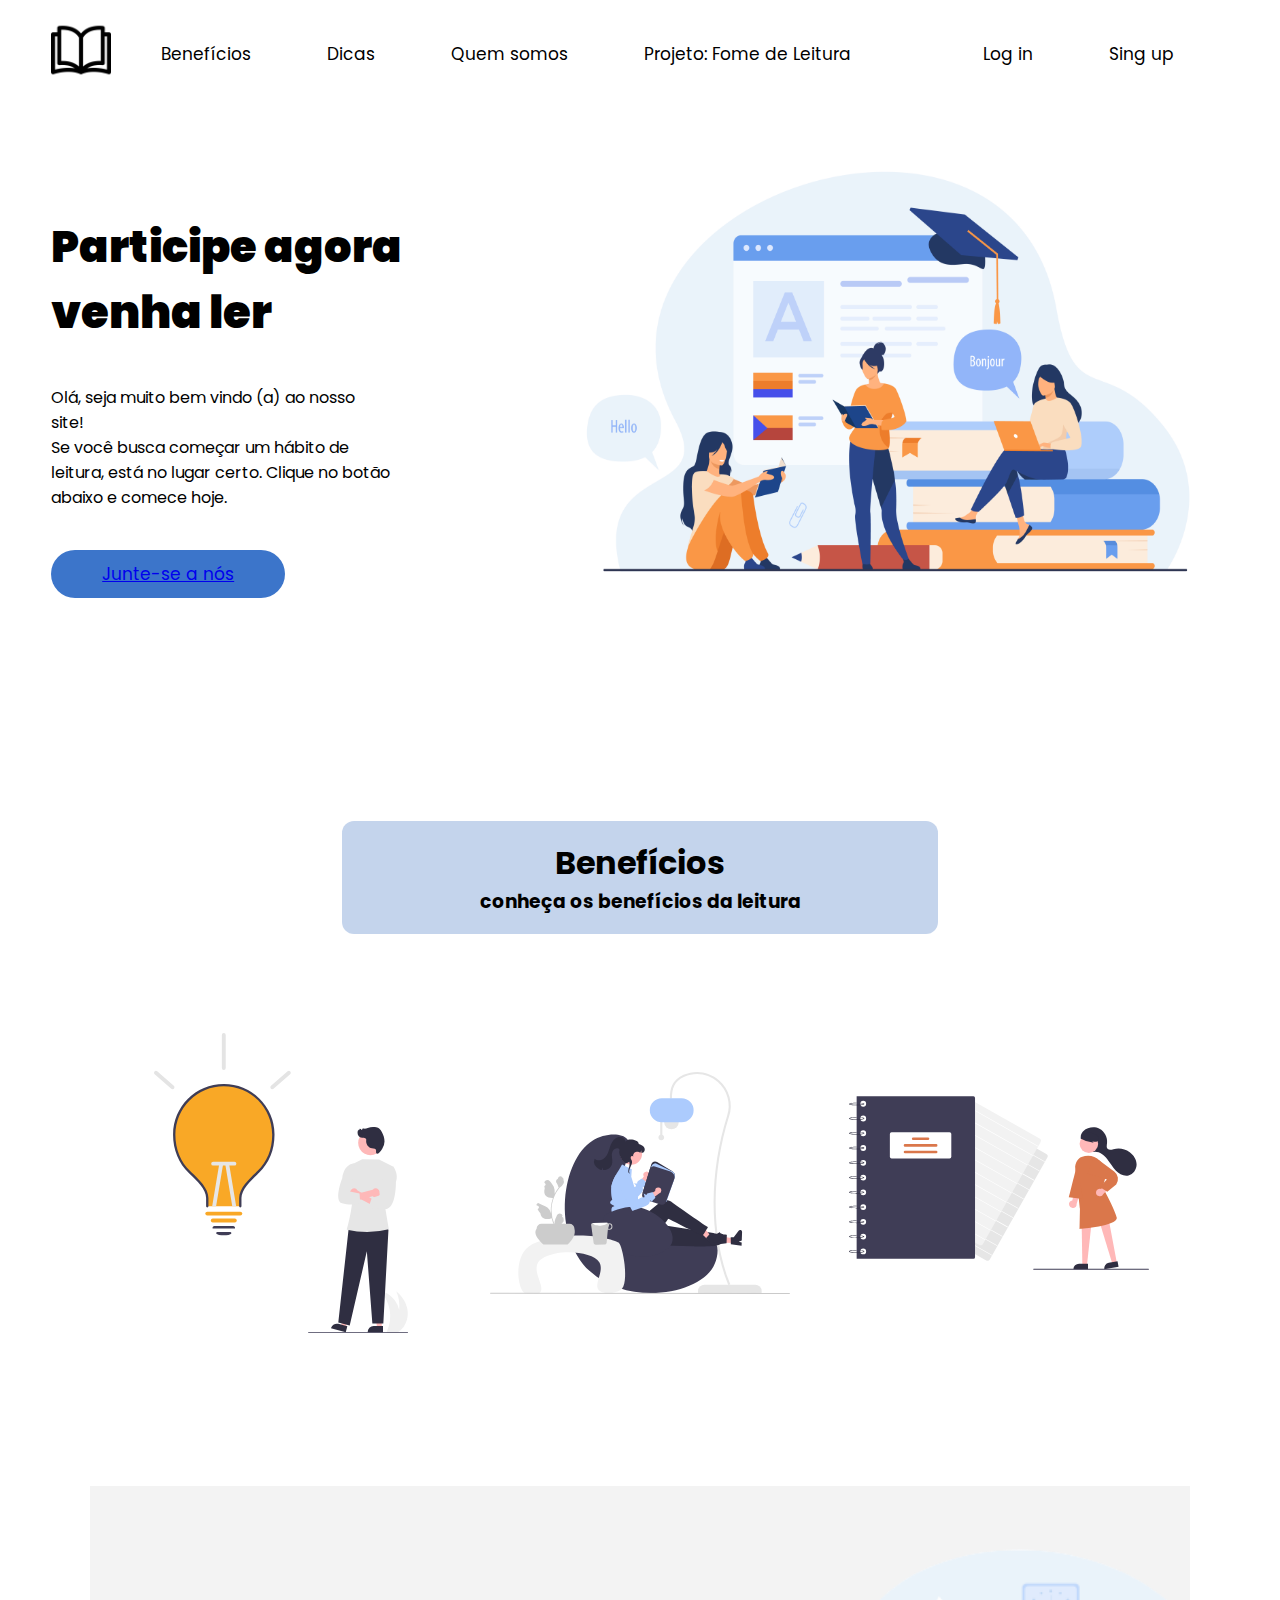
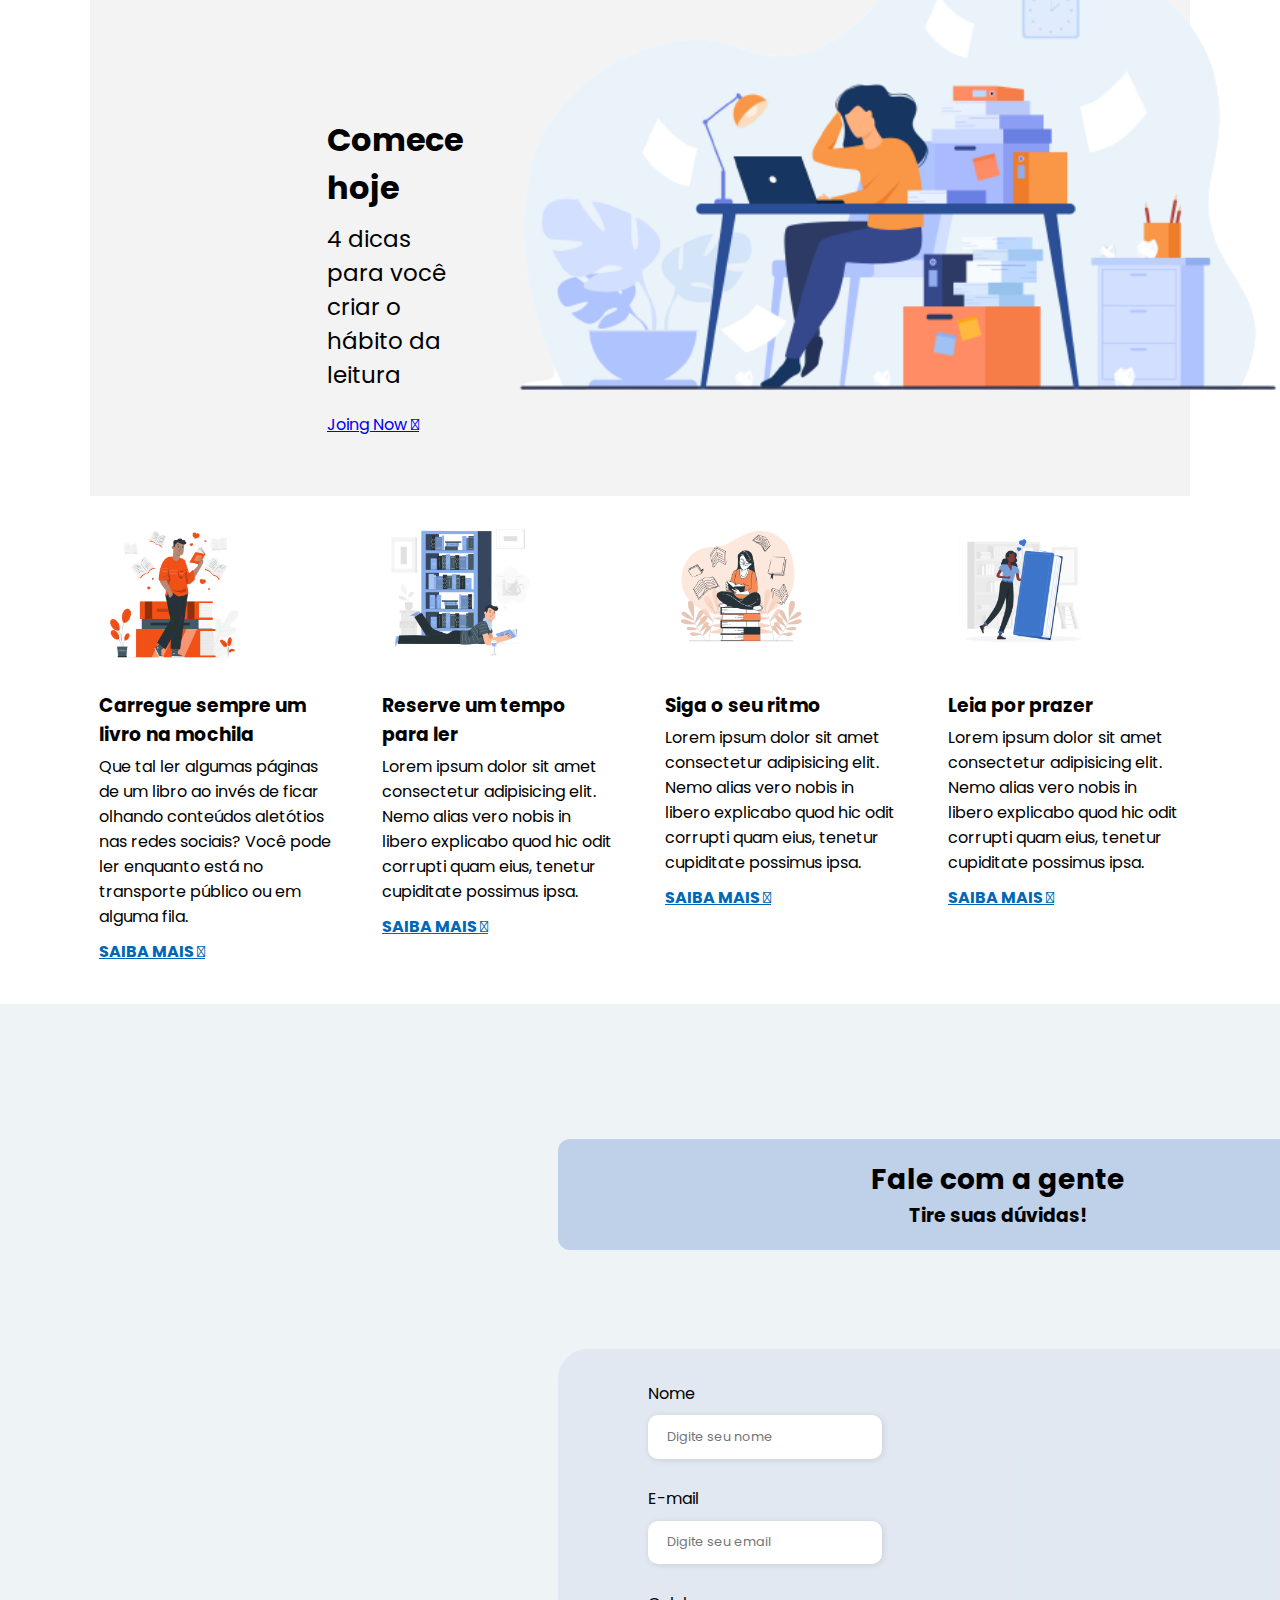
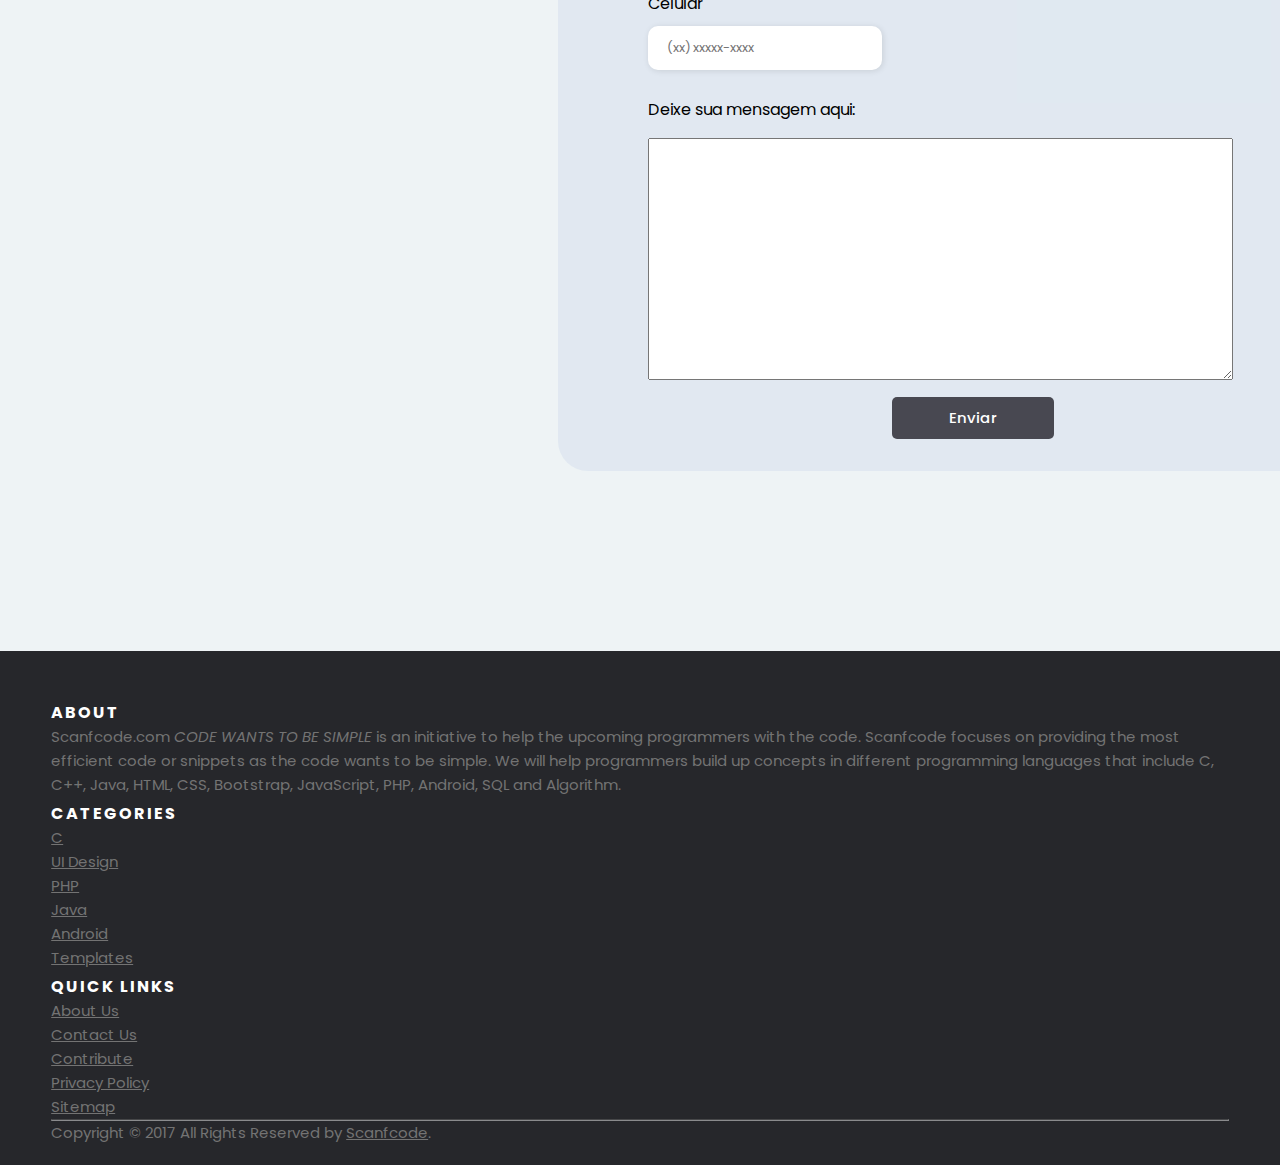
==== index.html @ 9d91c447 "versao 5" ====
<!DOCTYPE html>
<html lang="en">
<head>
    <meta charset="UTF-8">
    <meta http-equiv="X-UA-Compatible" content="IE=edge">
    <meta name="viewport" content="width=device-width, initial-scale=1.0">
    <title>Landing Page</title>
    <link rel="stylesheet" href="https://cdnjs.cloudflare.com/ajax/libs/font-awesome/4.7.0/css/font-awesome.min.css">
    <link rel="stylesheet" href="style.css">
</head>
<body>
    <!-- Início -->
    <div class="parte-1">
        <div class="container">
            <div class="nav">
                <nav>
                    <div class="logo">
                        <a href=""><img src="img/logo.png" width="100%"></a>
                    </div>
                    <ul class="lado-esquerdo">
                        <li><a href="#">Benefícios</a></li>
                        <li><a href="#">Dicas</a></li>
                        <li><a href="#">Quem somos</a></li>
                        <li><a href="#">Projeto: Fome de Leitura</a></li>
                    </ul>       
                    <ul class="lado-direito">
                        <li><a href="#" id="login">Log in</a></li>
                        <li><a href="cadastro.html" id="cadastro">Sing up</a></li>
                    </ul>
                </nav>
            </div>
            
            <main>
                <div class="main-txt">
                    <h1><b>Participe agora</b><strong>venha ler</strong></h1>
                    <p>
                        Olá, seja muito bem vindo (a) ao nosso site!
                        <br>
                        Se você busca começar um hábito de leitura, está no lugar certo. Clique no botão abaixo e comece hoje.
                    </p>
                    <button class="cadastro"><a href="cadastro.html">Junte-se a nós</a></button>
                </div>
                <div class="main-img">
                    <img src="img/inicio.jpg">
                </div>
            </main>
        </div>
    </div>

    <!--Benefícios-->
    <section class="beneficios">
        <div class="titulos">
            <h1>Benefícios</h1>
        <h3>conheça os benefícios da leitura</h3>
        </div>
        <ul class="box-card">
            <li class="flip-card">
                <div class="flip-card-inner">
                  <div class="flip-card-front">
                    <img src="img/criatividade.svg" alt="criativo" style="width:300px;height:300px;">
                  </div>
                  <div class="flip-card-back">
                    <h1>Estimula a <br> Criatividade</h1> 
                    <br>
                    <p>Architect & Engineer</p> 
                    <p>We love that guy</p>
                  </div>
                </div>
              </div>
            </li>
            
            <li class="flip-card">
                <div class="flip-card-inner">
                    <div class="flip-card-front">
                        <img src="img/concentracao.svg" alt="concentraçao" style="width: 300px; height: 300px;">
                    </div>
                    <div class="flip-card-back">
                        <h1>Melhora a Concentração</h1> 
                        <br>
                        <p>Architect & Engineer</p> 
                        <p>We love that guy</p>
                    </div>
                </div>
            </li>
            <li class="flip-card">
                <div class="flip-card-inner">
                    <div class="flip-card-front">
                        <img src="img/vocabulario.svg" alt="vocabulário" style="width: 300px; height: 300px;">
                    </div>
                    <div class="flip-card-back">
                        <h1>Amplia o Vocabulário</h1> 
                        <br>
                        <p>Architect & Engineer</p> 
                        <p>We love that guy</p>
                    </div>
                </div>
            </li>
        </ul>
    </section>

    <!--DICAS-->
    <section class="dicas">
        <div class="content">
            <h2>Comece hoje</h2>
            <p>4 dicas para você criar o hábito da leitura</p>
            <a href="#" class="btn"> Joing Now <i class="fas fa-chevron-right"></i></a>
        </div>
        <div class="content-img">
            <img src="img/dicas-img.png" width="850px">
        </div>
    </section>
    <!--DICAS - CARDS-->
    <section class="grupo-cards">
        <div class="card-1">
            <img src="img/dica-1.png" alt="imagem-1">
            <h3>Carregue sempre um livro na mochila</h3>
            <p>
                Que tal ler algumas páginas de um libro ao invés de ficar olhando conteúdos aletótios nas redes sociais? Você pode ler enquanto está no transporte público ou em alguma fila.
            </p>
            <a href="#">Saiba mais <i class="fas fa-chevron-right"></i></a>
        </div>
        <div class="card-2">
            <img src="img/dica-2.png" alt="imagem-2">
            <h3>Reserve um tempo para ler</h3>
            <p>
                Lorem ipsum dolor sit amet consectetur adipisicing elit. Nemo alias vero nobis in libero explicabo quod hic odit corrupti quam eius, tenetur cupiditate possimus ipsa.
            </p>
            <a href="#">Saiba mais <i class="fas fa-chevron-right"></i></a>
        </div>
        <div class="card-3">
            <img src="img/dica-3.png" alt="imagem-3">
            <h3>Siga o seu ritmo</h3>
            <p>
                Lorem ipsum dolor sit amet consectetur adipisicing elit. Nemo alias vero nobis in libero explicabo quod hic odit corrupti quam eius, tenetur cupiditate possimus ipsa.
            </p>
            <a href="#">Saiba mais <i class="fas fa-chevron-right"></i></a>
        </div>
        <div class="card-4">
            <img src="img/dica-4.png" alt="imagem-4">
            <h3>Leia por prazer</h3>
            <p>
                Lorem ipsum dolor sit amet consectetur adipisicing elit. Nemo alias vero nobis in libero explicabo quod hic odit corrupti quam eius, tenetur cupiditate possimus ipsa.
            </p>
            <a href="#">Saiba mais <i class="fas fa-chevron-right"></i></a>
        </div>
    </section>
    <!--FORMULARIO-->
    <div class="formulario">
        <div class="caixa">
            <div class="titulo-form">
                <h1>Fale com a gente</h1>
                <h3>Tire suas dúvidas! </h3>
            </div>
            <div class="input-grupo">
                <div class="grupo-1">
                    <div class="input-box">
                        <label for="firstname">Nome</label>
                        <input type="text" id="nome" placeholder="Digite seu nome">
                    </div>
                    
                    <div class="input-box">
                        <label for="email">E-mail</label>
                        <input type="email" id="email" placeholder="Digite seu email">
                    </div>
                    <div class="input-box">
                        <label for="tel">Celular</label>
                        <input type="tel" id="numero" placeholder="(xx) xxxxx-xxxx">
                    </div>
                </div>
                <div class="gupo-2">
                    <div class="input-box">
                        <label for="mensagem" class="label-txt-area">Deixe sua mensagem aqui:</label>
                        <textarea name="mensagem" id="mensagem" cols="50" rows="12"></textarea>
                    </div>
                </div>  
                <div class="input-botao">
                    <button><a href="#">Enviar</a></button>
                </div>
            </div>
            
        </div>
    </div>

    <!--RODAPÉ-->
    <footer class="site-footer">
        <div class="container">
          <div class="row">
            <div class="col-sm-12 col-md-6">
              <h6>About</h6>
              <p class="text-justify">Scanfcode.com <i>CODE WANTS TO BE SIMPLE </i> is an initiative  to help the upcoming programmers with the code. Scanfcode focuses on providing the most efficient code or snippets as the code wants to be simple. We will help programmers build up concepts in different programming languages that include C, C++, Java, HTML, CSS, Bootstrap, JavaScript, PHP, Android, SQL and Algorithm.</p>
            </div>
  
            <div class="col-xs-6 col-md-3">
              <h6>Categories</h6>
              <ul class="footer-links">
                <li><a href="http://scanfcode.com/category/c-language/">C</a></li>
                <li><a href="http://scanfcode.com/category/front-end-development/">UI Design</a></li>
                <li><a href="http://scanfcode.com/category/back-end-development/">PHP</a></li>
                <li><a href="http://scanfcode.com/category/java-programming-language/">Java</a></li>
                <li><a href="http://scanfcode.com/category/android/">Android</a></li>
                <li><a href="http://scanfcode.com/category/templates/">Templates</a></li>
              </ul>
            </div>
  
            <div class="col-xs-6 col-md-3">
              <h6>Quick Links</h6>
              <ul class="footer-links">
                <li><a href="http://scanfcode.com/about/">About Us</a></li>
                <li><a href="http://scanfcode.com/contact/">Contact Us</a></li>
                <li><a href="http://scanfcode.com/contribute-at-scanfcode/">Contribute</a></li>
                <li><a href="http://scanfcode.com/privacy-policy/">Privacy Policy</a></li>
                <li><a href="http://scanfcode.com/sitemap/">Sitemap</a></li>
              </ul>
            </div>
          </div>
          <hr>
        </div>
        <div class="container">
          <div class="row">
            <div class="col-md-8 col-sm-6 col-xs-12">
              <p class="copyright-text">Copyright &copy; 2017 All Rights Reserved by 
           <a href="#">Scanfcode</a>.
              </p>
            </div>

          </div>
        </div>
  </footer>
        
</body>
</html>
---- style.css ----
@import url('https://fonts.googleapis.com/css2?family=Poppins:wght@200;300;400;500;600&display=swap');
*{
    margin: 0;
    padding: 0;
    box-sizing: border-box;
    font-family: 'Poppins', sans-serif;;
}


.container{
    max-width: 1300px;
    margin: 0 auto;
    padding: 0 4%;
}

nav{
    padding-top: 20px;
    display: flex;
    align-items: center;
    justify-content: space-between;

}

nav .logo{
    width: 60px;
}

/*alinhando na horizontal*/
nav ul{
    list-style: none;
    display: flex;
    align-items: center;
}

nav ul li{
    padding: 20px;
    margin-right: 4vh;
}

.lado-esquerdo{
    margin-right: 3vh;
}

/*Fonte, tamanho e cor das letras da barra*/
nav ul li a{
    color: #000;
    text-decoration: none;
    font-size: 17px;
}

.cadastro a:visited{
    color: #fff;
}

/*Colocando o texto para um lado e a imagem para o outro*/
main{
    display: flex;
    margin-top: 20px;
}

/*ajustando o texto*/
main .main-txt{
    width: 50%;
    align-items: center;
    padding-top: 12vh;
}

/*Editando apenas o "Participe agora"*/
main .main-txt h1{
    font-size: 2.7rem;
    color: #000;
}

/*Editando o "venha ler"*/
main .main-txt h1 strong{
    display: block;
    font-size: 5vh;
    color: #000;
    padding-bottom: 2vh;
}

main .main-txt p{
    color: #000;
    margin: 20px 0 40px;
    width: 90%;
}

/*Editando botão de cadastro*/
main .main-txt button{
    background-color: #3c75ca;
    color: #fff;
    border-radius: 30px;
    padding: 10px 50px;
    outline: none;
    border: none;
    cursor: pointer;
    font-size: 17px;
    border: 1px solid transparent;
    transition: all 0.5s;
}

/*Editando o efeito do botão ao passar o mouse*/
main .main-txt button:hover{
    transform: scale(0.9);
}

/*Mexendo na imagem*/
main .main-img img{
    height: 500px;
    width: 800px;
    padding-left: 15%;
    padding-top: 5%;
}

/*PARTE BENEFICIOS*/
.beneficios{
    margin-top: 18vh;
    padding-top: 5vh;
    padding-bottom: 5vh;
    margin-right: 8vh;
    margin-left: 8vh;
    text-align: center;
    /*border: #373e42 ridge 2px;*/
}

.titulos{
    background-color: #adc3e4b7;
    margin-left: 30vh;
    margin-right: 30vh;
    border-radius: 12px;
    padding: 2vh 2vh;
    margin-bottom: 11vh;
}

.box-card{
    display: flex;
    margin-top: 5vh;
    justify-content: space-evenly;
    list-style-type: none;
}
.flip-card {
    display: flex;
    width: 300px;
    height: 300px;
    perspective: 1000px;
  }
  
  .flip-card-inner {
    position: relative;
    width: 100%;
    height: 100%;
    text-align: center;
    transition: transform 0.6s;
    transform-style: preserve-3d;
    
  }
  
  .flip-card:hover .flip-card-inner {
    transform: rotateY(180deg);
  }
  
  .flip-card-front, .flip-card-back {
    position: absolute;
    width: 100%;
    height: 100%;
    -webkit-backface-visibility: hidden;
    backface-visibility: hidden;
  }
  
  .flip-card-front {
    background-color: #fff;
    color: black;
  }
  
  .flip-card-back {
    background-color: #373e42;
    color: white;
    transform: rotateY(180deg);
  }

  /*DICAS*/
  .dicas{
    padding-left: 23vh;
    display: flex;
    background: rgba(211, 211, 211, 0.274);

    margin: 12vh 10vh 2vh 10vh;
  }

  .content-img{
    padding-bottom: 3vh;
    margin-top: 1vh;
  }

  .content{
    width: 40%;
    padding: 50px 0 0 30px;
    margin-top: 20vh;
  }

  .dicas h2{
    font-size: 32px;
  }

  .dicas p{
    margin: 10px 0 20px;
    font-size: 23px;
  }

  /*CARDS*/
  .grupo-cards{
    display: grid;
    grid-template-columns: repeat(4,1fr);
    grid-gap: 50px;
    margin-bottom: 40px;
    margin-left: 11vh;
    margin-right: 11vh;
  }

  .grupo-cards img{
    width: 150px;
    margin-bottom: 20px;
  }

  .grupo-cards h3{
    margin-bottom: 5px;
  }

  .grupo-cards a{
    display: inline-block;
    padding-top: 10px;
    color: #0067b8;
    text-transform: uppercase;
    font-weight: bold;
  }

  .grupo-cards a:hover i{
    margin-left: 10px;
  }

/*FORMULARIO*/
.formulario{
  padding-top: 15vh;
  padding-bottom: 20vh;
  background-color: rgba(228, 236, 240, 0.644);
}

.titulo-form{
background-color: #adc3e4b7;
text-align: center;
border-radius: 12px;
margin-bottom: 11vh;
padding: 20px;
padding-left: 28vh;
padding-right: 28vh;
}

.titulo-form h1{
font-size: 28px;
}

div .caixa{
  width: 880px;
  align-items: center;
  margin-left: 62vh;
}

div .caixa p{
  padding-bottom: 3vh;
}

.input-grupo{
  display: flex;
  flex-wrap: wrap;
  padding: 2rem 0;
  background-color: #b4c7e43b;
  border-radius: 30px;
  margin-top: 5vh;
}

.input-box{
  display: flex;
  flex-direction: column;
  margin-bottom: 1.1rem;
  padding-right: 5vh;
  padding-left: 10vh;
}

.input-box input {
  margin: 0.6rem 0;
  padding: 0.8rem 1.2rem;
  border: none;
  border-radius: 10px;
  box-shadow: 1px 1px 6px #0000001c;
  font-size: 0.8rem;
  width: 26vh;
}

.label-txt-area{
margin-bottom: 1rem;
font-size: 12px bold;
}

.input-box input:hover {
  background-color: #eeeeee75;
}

.input-botao{
  padding-left: 38%;
}

.input-botao button{
  background-color: #3e3e47f1;
  width: 18vh;
  border: none;
  
  padding: 0.62rem;
  border-radius: 5px;
  cursor: pointer;
}

.input-botao button:hover {
  
  background-color: #5c5c648e;
}

.input-botao button a {
  text-decoration: none;
  font-size: 0.93rem;
  font-weight: 500;
  color: #fff;
}


.site-footer
{
background-color:#26272b;
padding:45px 0 20px;
font-size:15px;
line-height:24px;
color:#737373;
}
.site-footer hr
{
border-top-color:#bbb;
opacity:0.5
}
.site-footer hr.small
{
margin:20px 0
}
.site-footer h6
{
color:#fff;
font-size:16px;
text-transform:uppercase;
margin-top:5px;
letter-spacing:2px
}
.site-footer a
{
color:#737373;
}
.site-footer a:hover
{
color:#3366cc;
text-decoration:none;
}
.footer-links
{
padding-left:0;
list-style:none
}
.footer-links li
{
display:block
}
.footer-links a
{
color:#737373
}
.footer-links a:active,.footer-links a:focus,.footer-links a:hover
{
color:#3366cc;
text-decoration:none;
}
.footer-links.inline li
{
display:inline-block
}

.copyright-text
{
margin:0
}
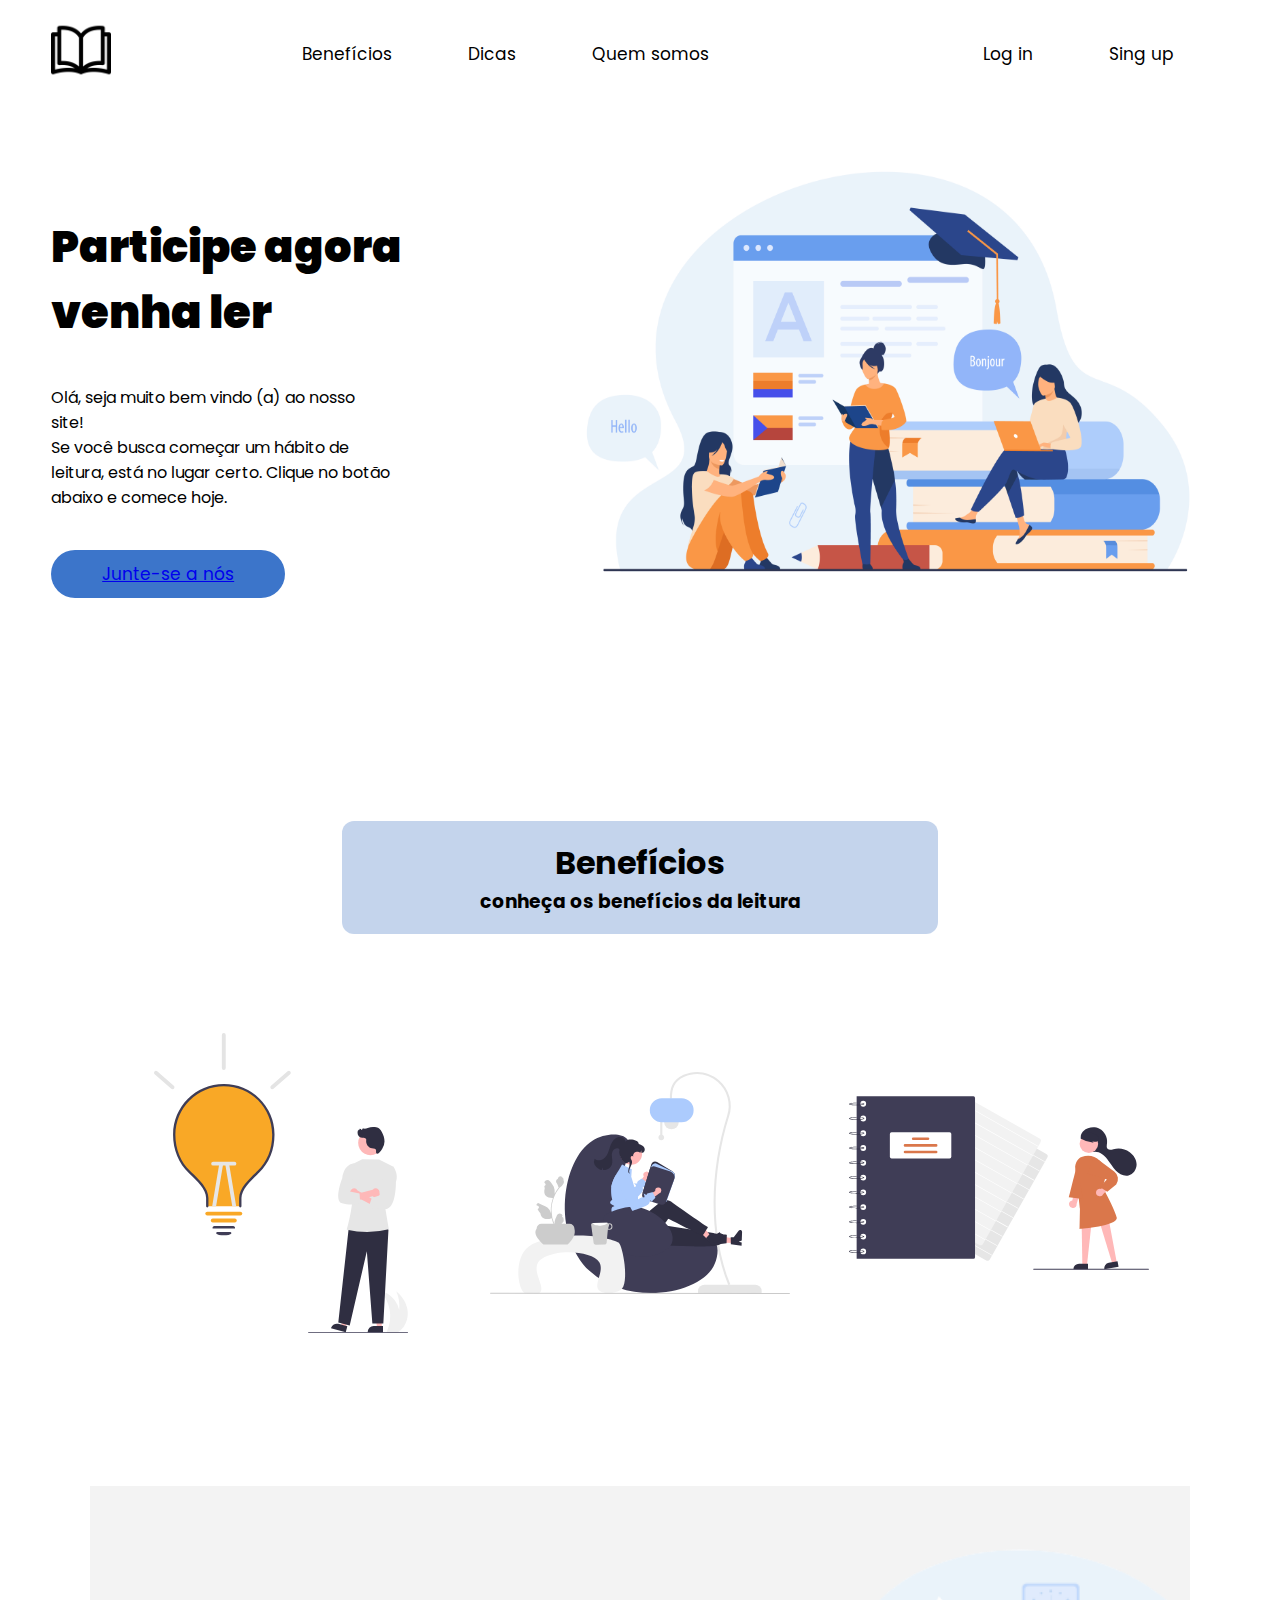
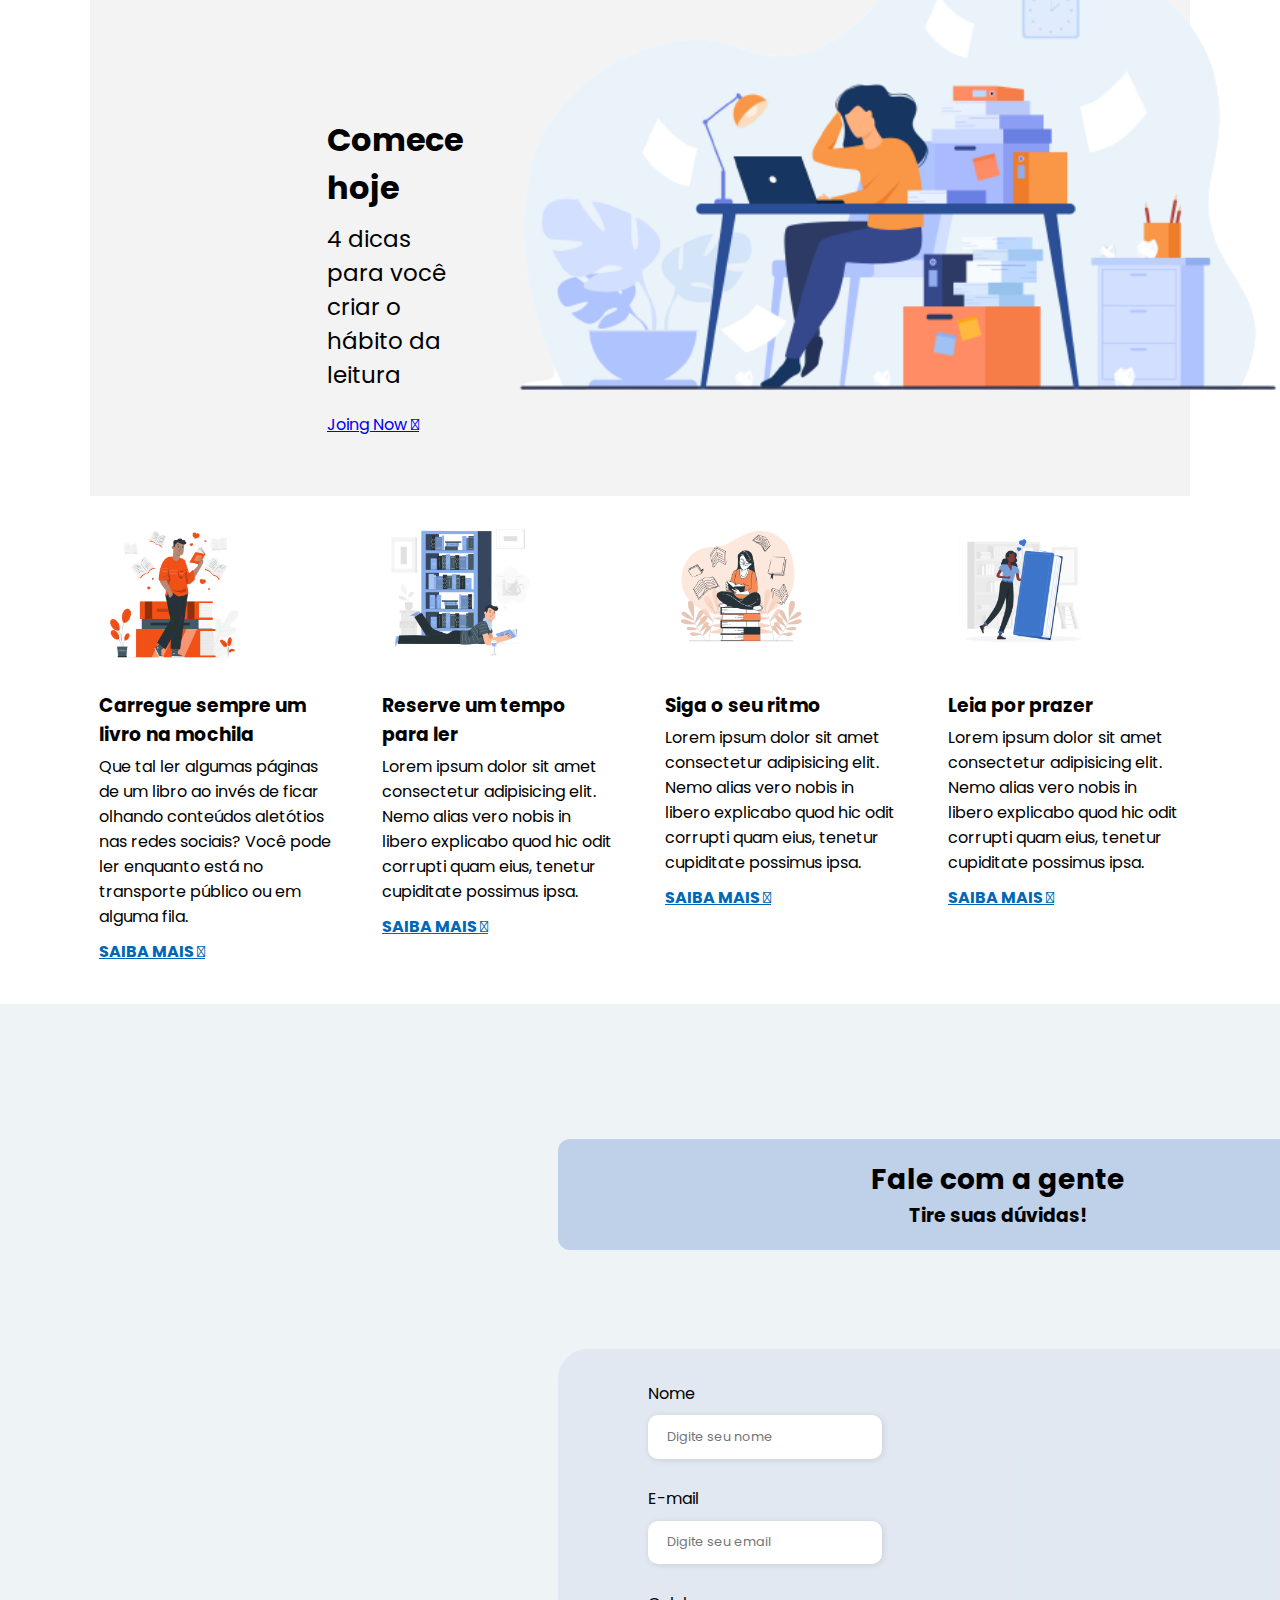
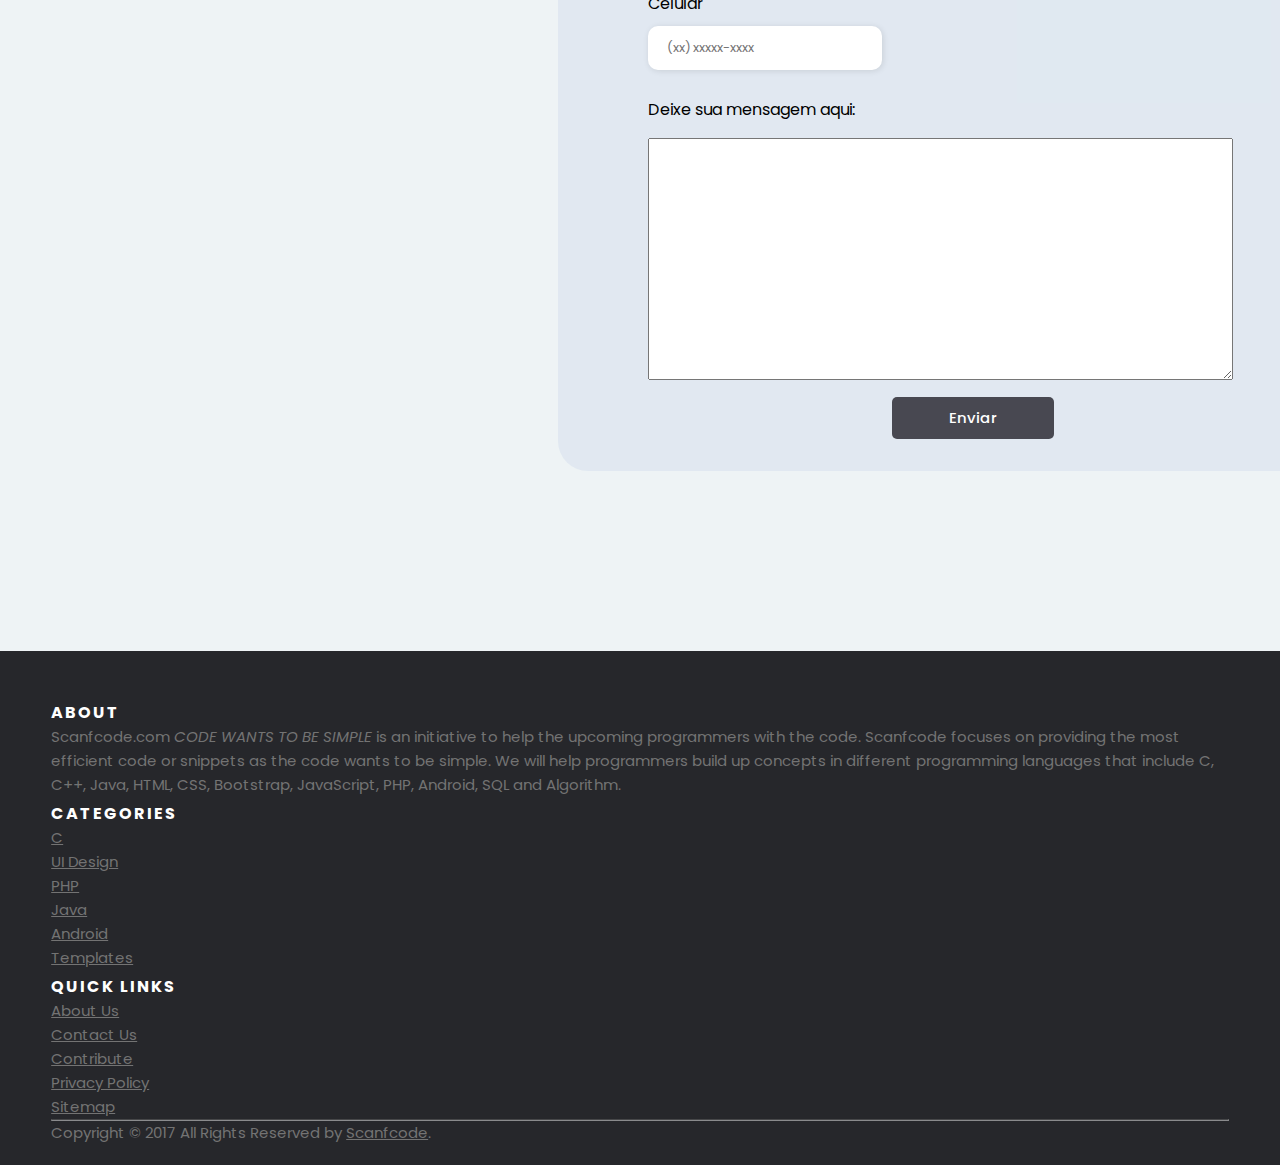
==== commit ca3071d4: "versao 8" ====
--- a/index.html
+++ b/index.html
@@ -21,7 +21,6 @@
                         <li><a href="#">Benefícios</a></li>
                         <li><a href="#">Dicas</a></li>
                         <li><a href="#">Quem somos</a></li>
-                        <li><a href="#">Projeto: Fome de Leitura</a></li>
                     </ul>       
                     <ul class="lado-direito">
                         <li><a href="#" id="login">Log in</a></li>
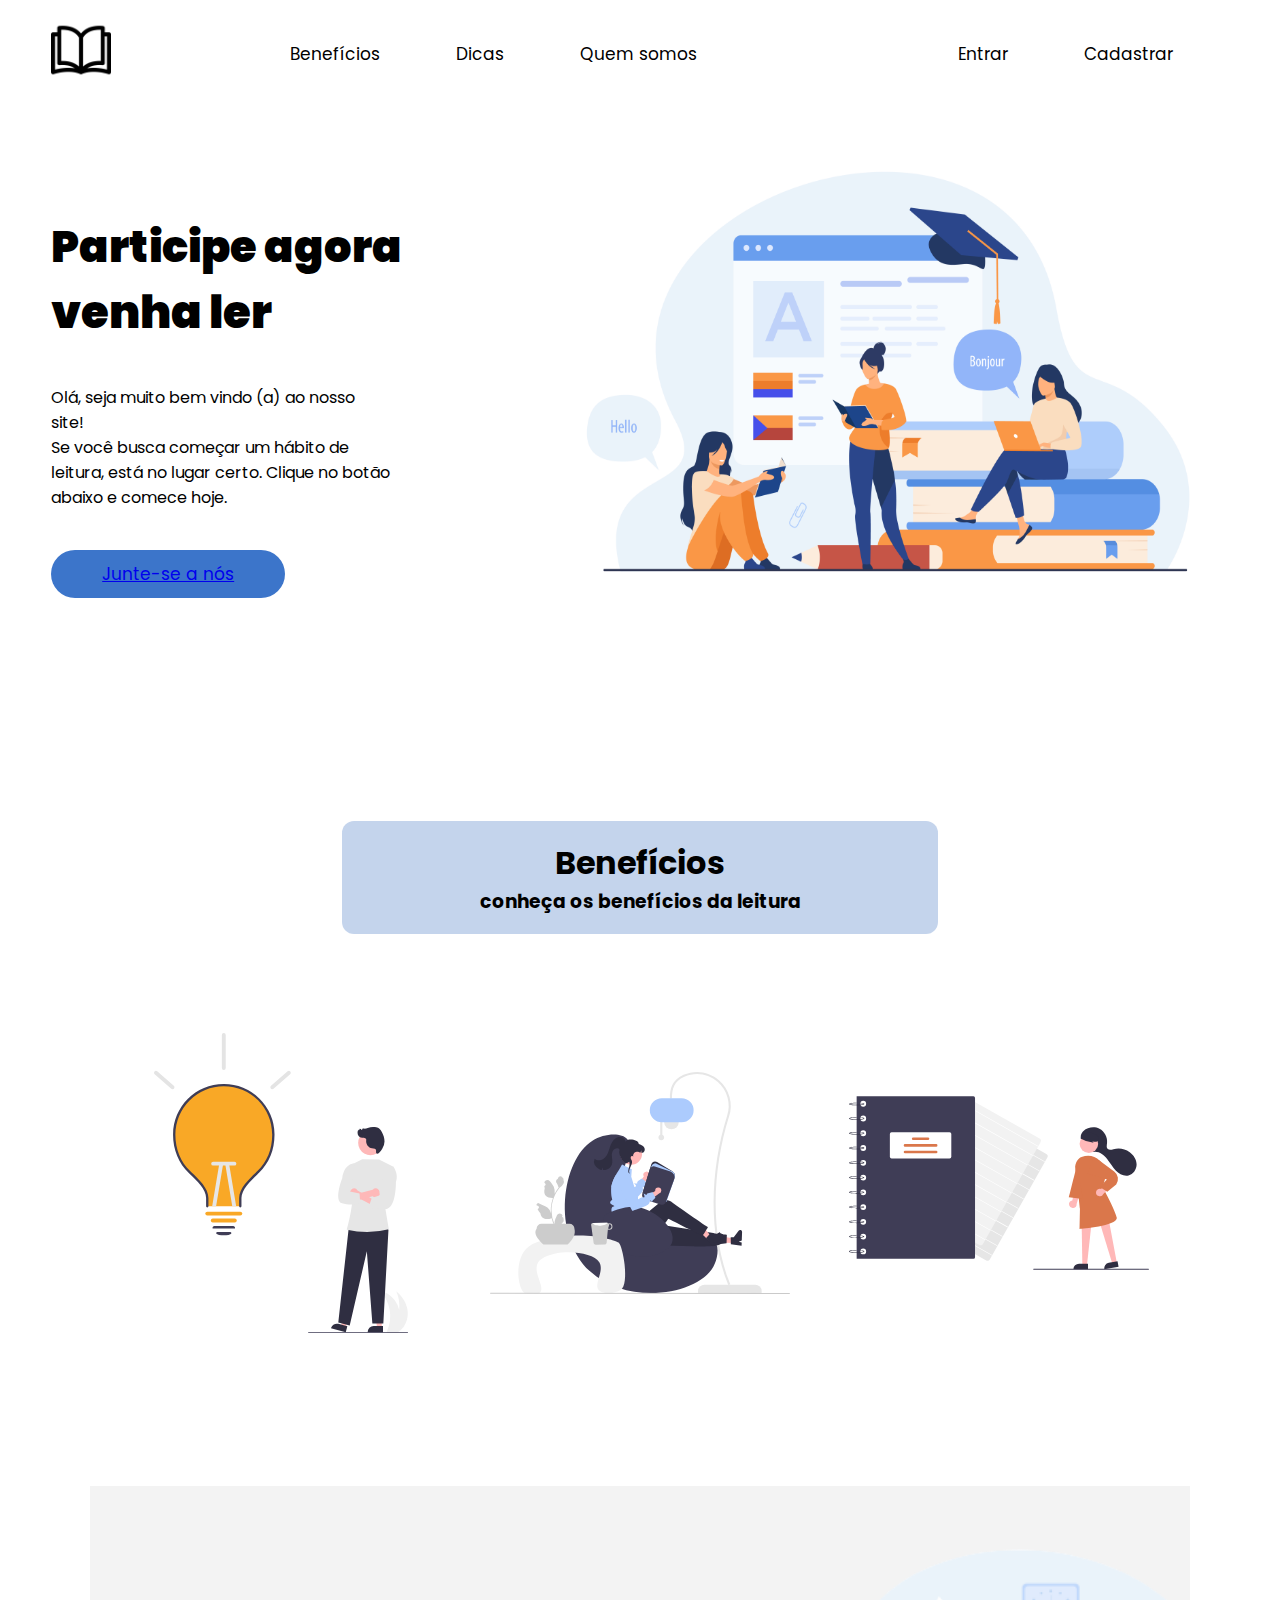
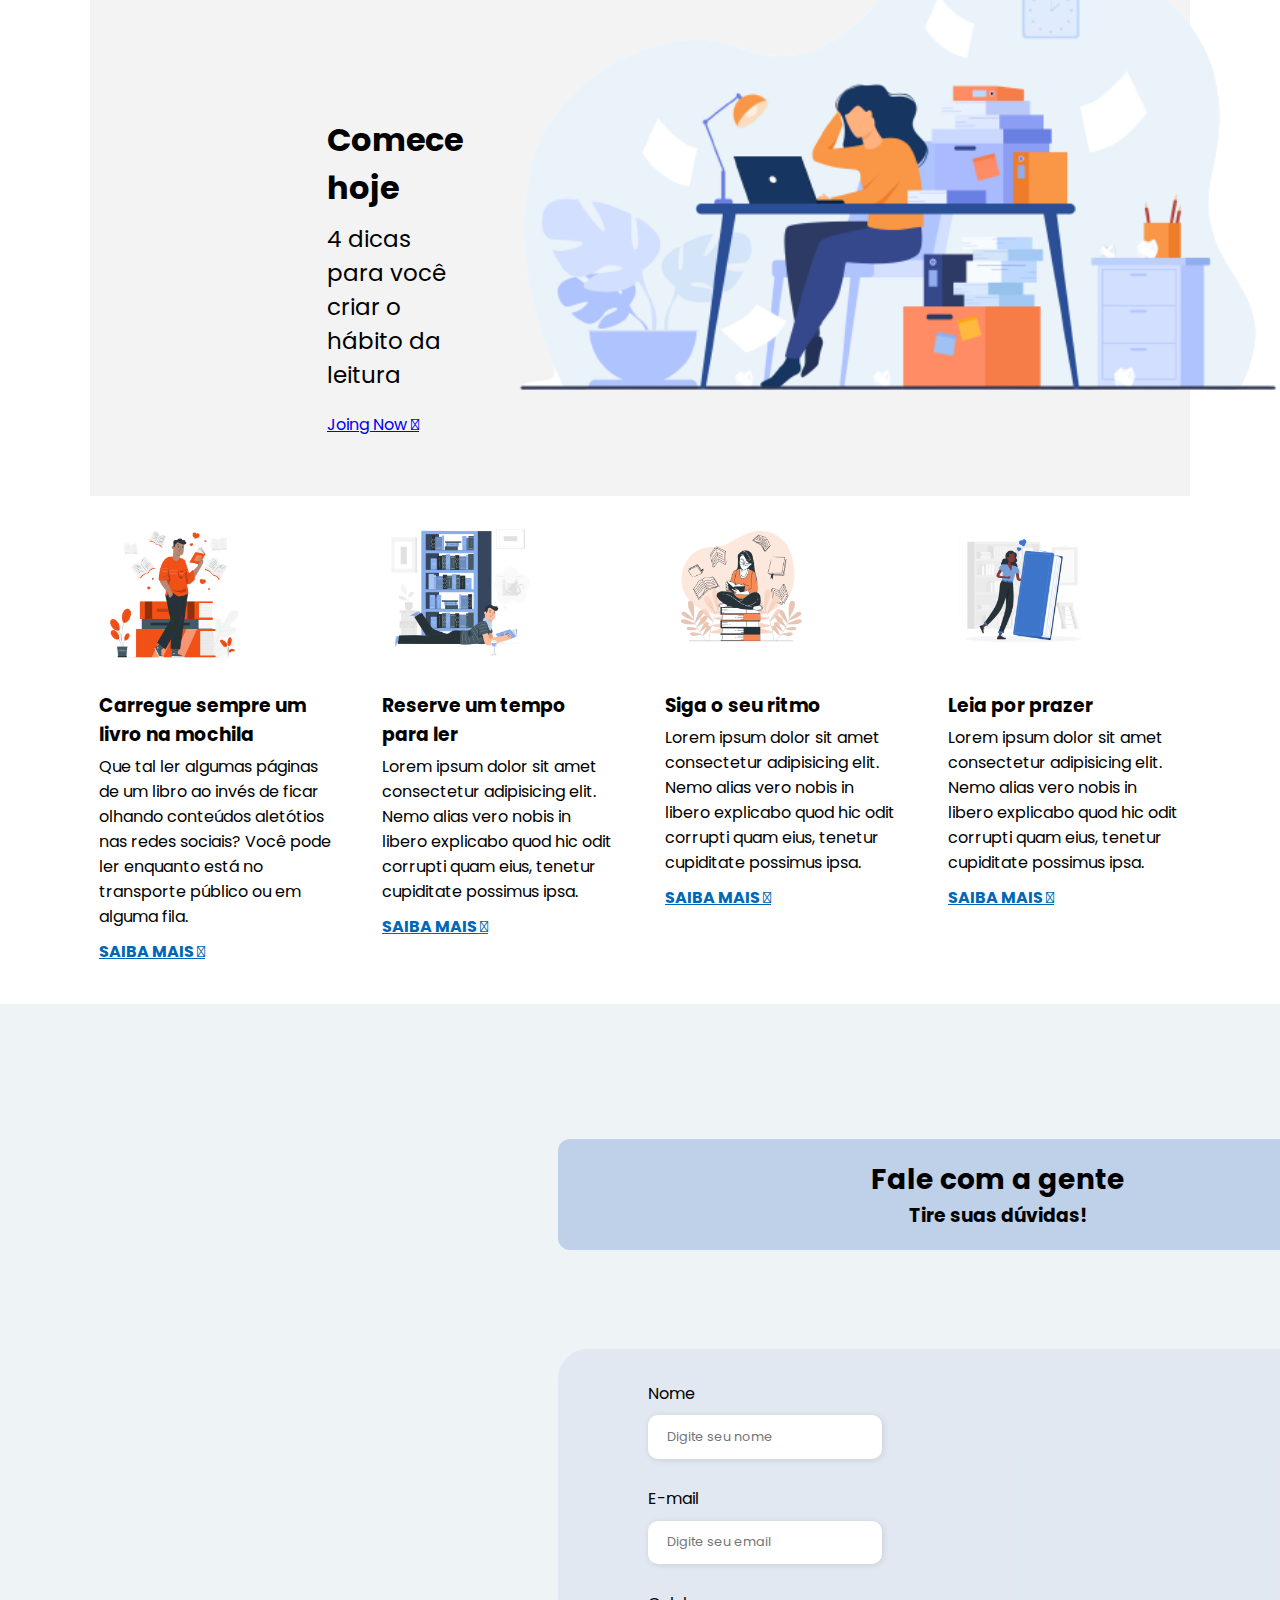
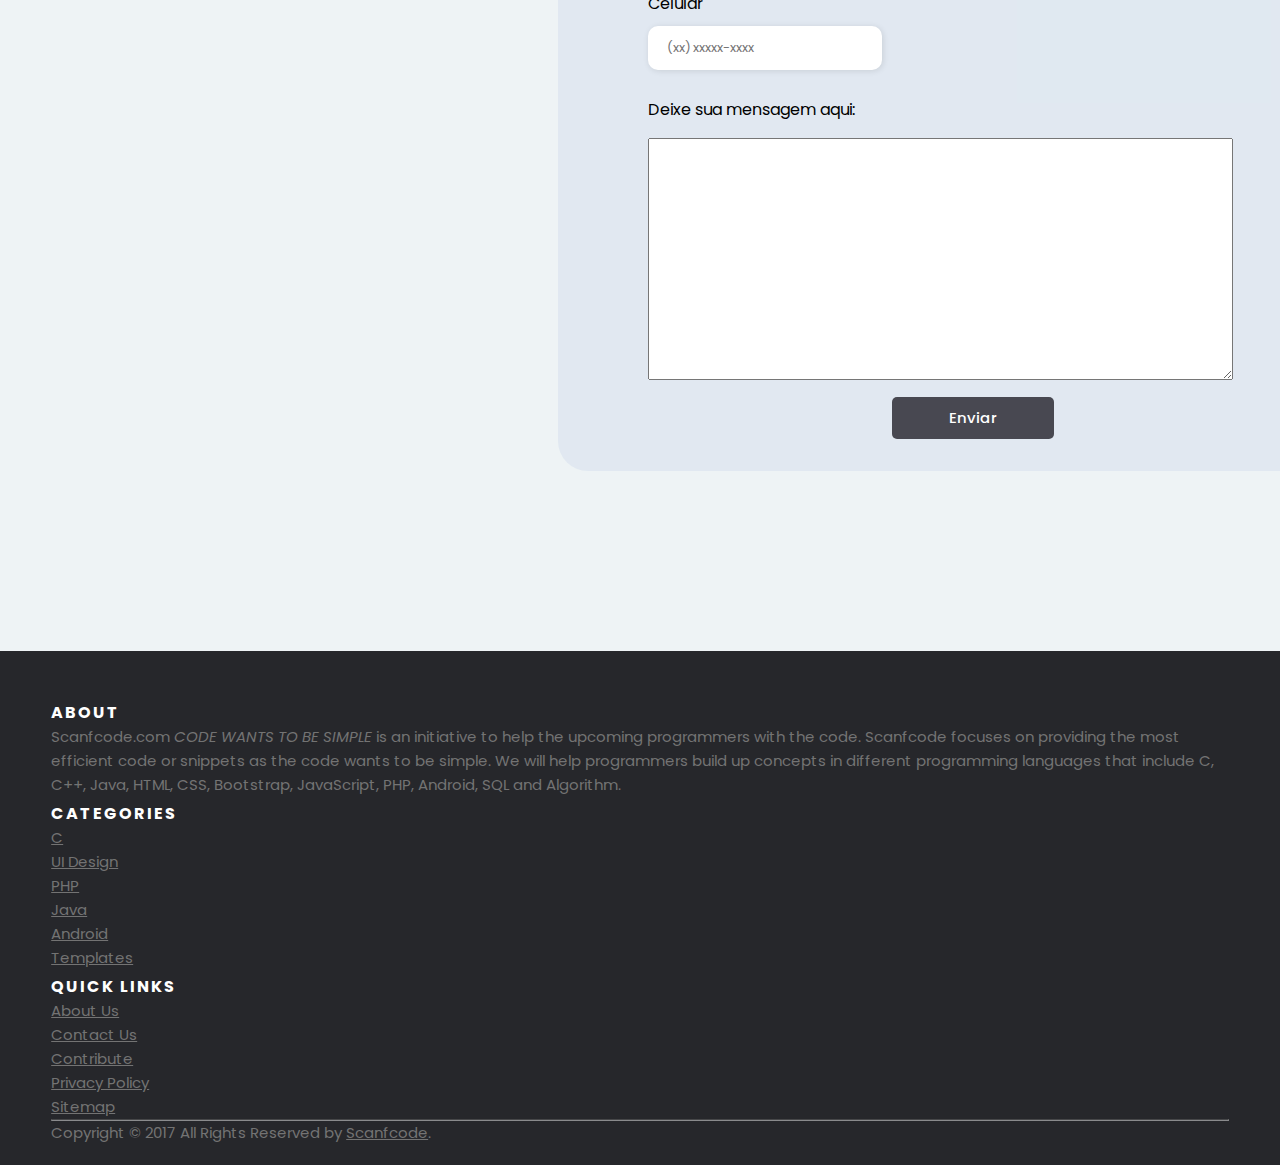
==== commit 60d1b166: "versao 11" ====
--- a/index.html
+++ b/index.html
@@ -18,13 +18,13 @@
                         <a href=""><img src="img/logo.png" width="100%"></a>
                     </div>
                     <ul class="lado-esquerdo">
-                        <li><a href="#">Benefícios</a></li>
-                        <li><a href="#">Dicas</a></li>
+                        <li><a href="#beneficios">Benefícios</a></li>
+                        <li><a href="#dicas">Dicas</a></li>
                         <li><a href="#">Quem somos</a></li>
                     </ul>       
                     <ul class="lado-direito">
-                        <li><a href="#" id="login">Log in</a></li>
-                        <li><a href="cadastro.html" id="cadastro">Sing up</a></li>
+                        <li><a href="login.html" id="login">Entrar</a></li>
+                        <li><a href="cadastro.html" id="cadastro">Cadastrar</a></li>
                     </ul>
                 </nav>
             </div>
@@ -47,7 +47,7 @@
     </div>
 
     <!--Benefícios-->
-    <section class="beneficios">
+    <section class="beneficios" id="beneficio">
         <div class="titulos">
             <h1>Benefícios</h1>
         <h3>conheça os benefícios da leitura</h3>
@@ -98,7 +98,7 @@
     </section>
 
     <!--DICAS-->
-    <section class="dicas">
+    <section class="dicas" id="dicas">
         <div class="content">
             <h2>Comece hoje</h2>
             <p>4 dicas para você criar o hábito da leitura</p>
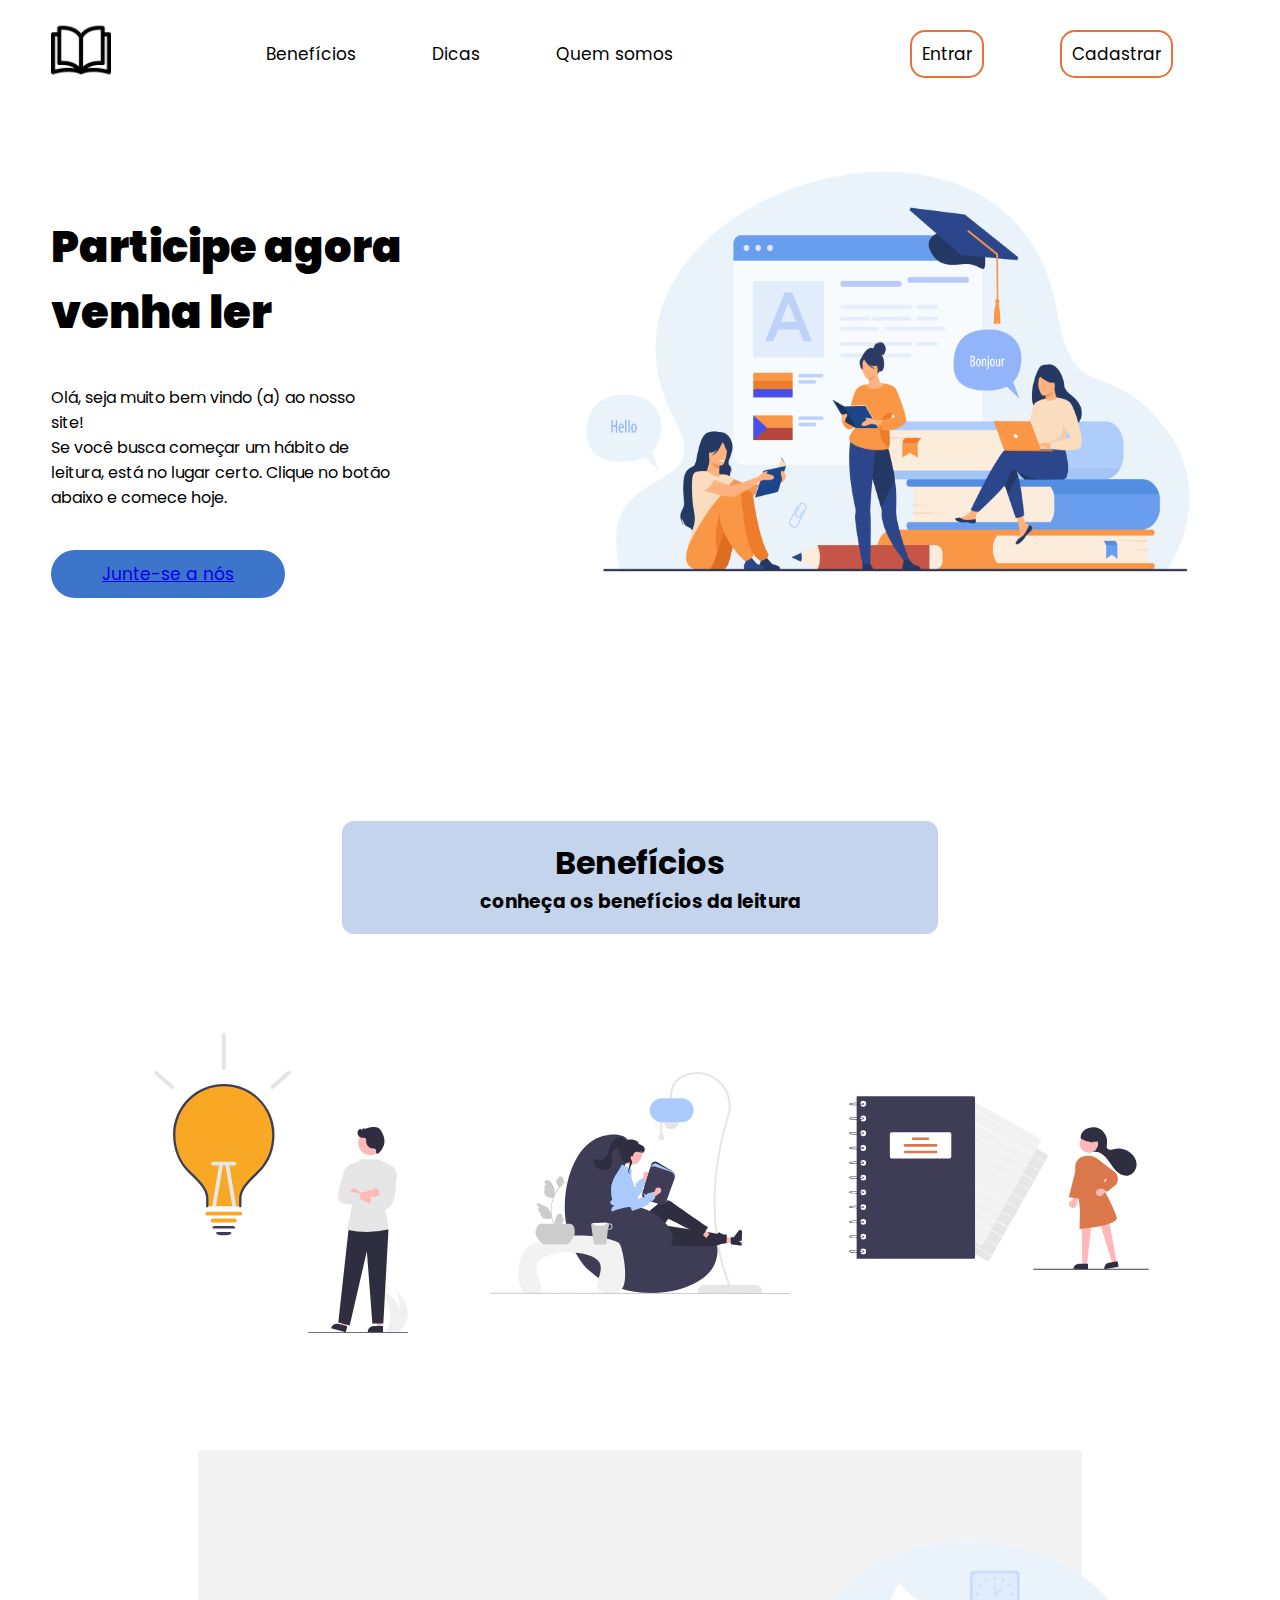
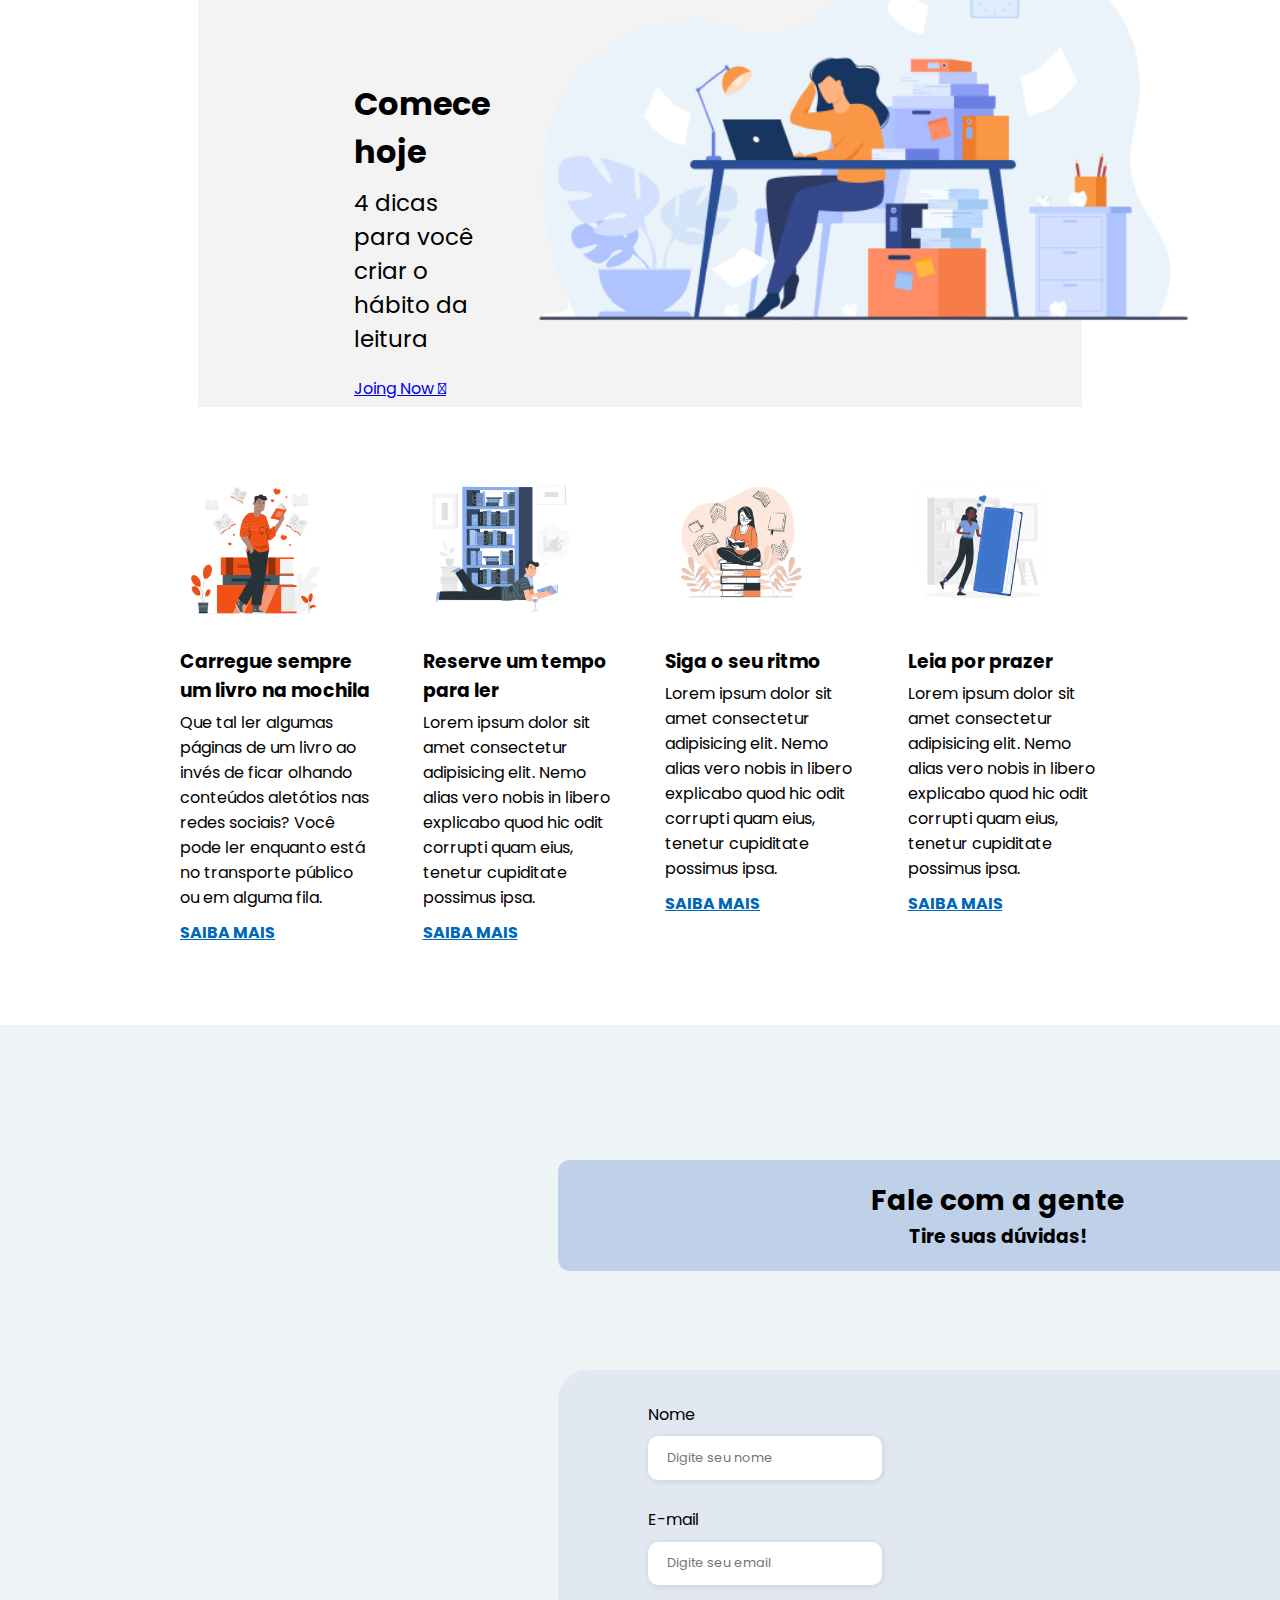
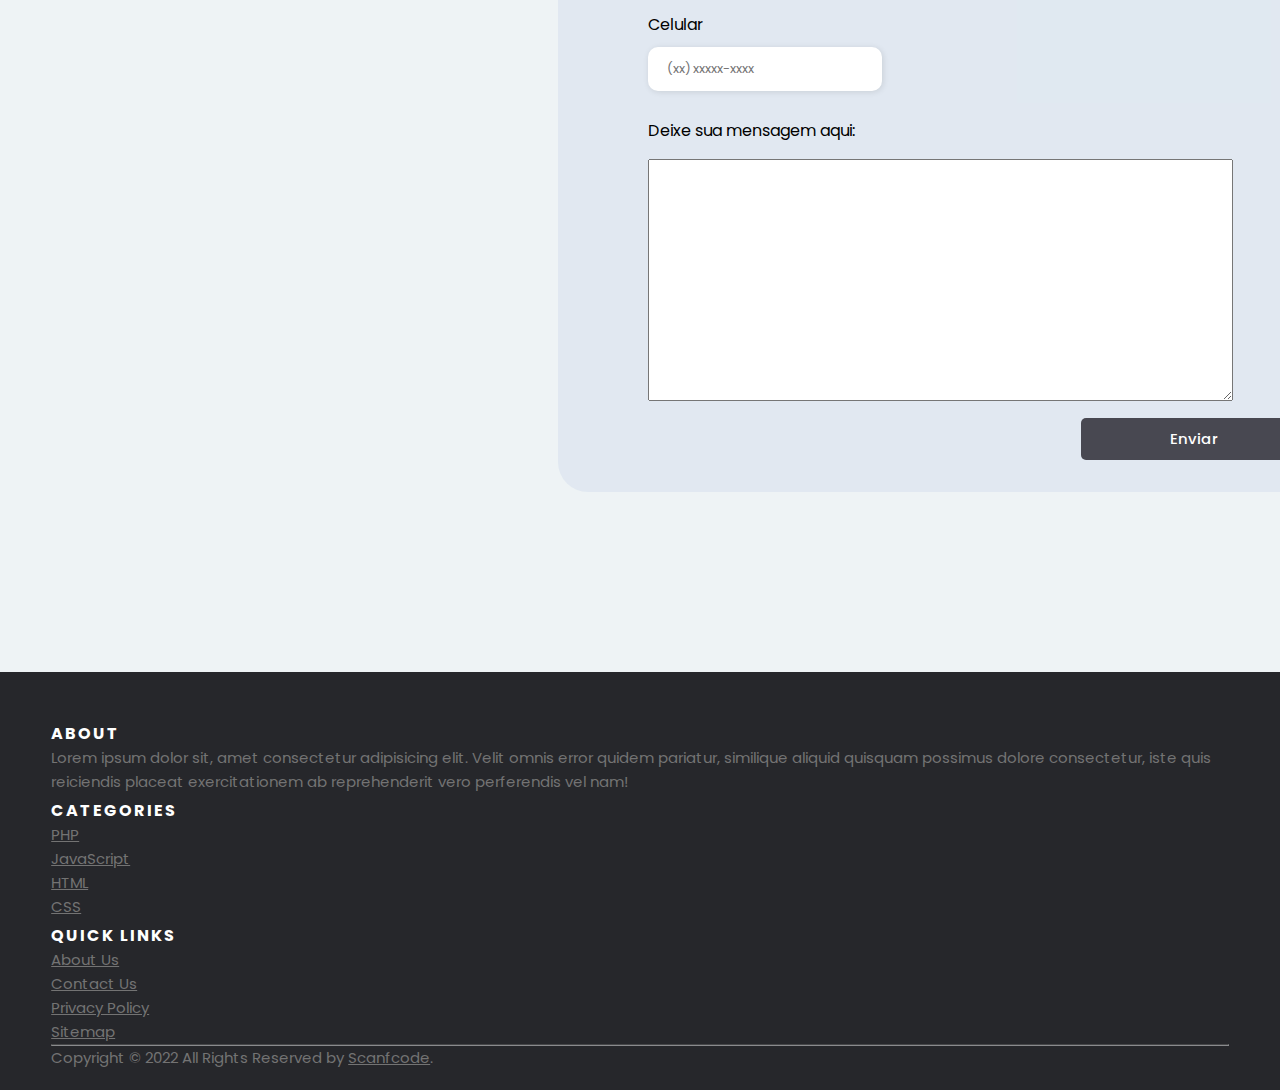
==== commit 97fe0d84: "versao 18" ====
--- a/index.html
+++ b/index.html
@@ -105,7 +105,7 @@
             <a href="#" class="btn"> Joing Now <i class="fas fa-chevron-right"></i></a>
         </div>
         <div class="content-img">
-            <img src="img/dicas-img.png" width="850px">
+            <img src="img/dicas-img.png" width="730px">
         </div>
     </section>
     <!--DICAS - CARDS-->
@@ -114,9 +114,9 @@
             <img src="img/dica-1.png" alt="imagem-1">
             <h3>Carregue sempre um livro na mochila</h3>
             <p>
-                Que tal ler algumas páginas de um libro ao invés de ficar olhando conteúdos aletótios nas redes sociais? Você pode ler enquanto está no transporte público ou em alguma fila.
-            </p>
-            <a href="#">Saiba mais <i class="fas fa-chevron-right"></i></a>
+                Que tal ler algumas páginas de um livro ao invés de ficar olhando conteúdos aletótios nas redes sociais? Você pode ler enquanto está no transporte público ou em alguma fila.
+            </p>
+            <a href="#">Saiba mais </a>
         </div>
         <div class="card-2">
             <img src="img/dica-2.png" alt="imagem-2">
@@ -124,7 +124,7 @@
             <p>
                 Lorem ipsum dolor sit amet consectetur adipisicing elit. Nemo alias vero nobis in libero explicabo quod hic odit corrupti quam eius, tenetur cupiditate possimus ipsa.
             </p>
-            <a href="#">Saiba mais <i class="fas fa-chevron-right"></i></a>
+            <a href="#">Saiba mais </a>
         </div>
         <div class="card-3">
             <img src="img/dica-3.png" alt="imagem-3">
@@ -132,7 +132,7 @@
             <p>
                 Lorem ipsum dolor sit amet consectetur adipisicing elit. Nemo alias vero nobis in libero explicabo quod hic odit corrupti quam eius, tenetur cupiditate possimus ipsa.
             </p>
-            <a href="#">Saiba mais <i class="fas fa-chevron-right"></i></a>
+            <a href="#">Saiba mais </a>
         </div>
         <div class="card-4">
             <img src="img/dica-4.png" alt="imagem-4">
@@ -140,7 +140,7 @@
             <p>
                 Lorem ipsum dolor sit amet consectetur adipisicing elit. Nemo alias vero nobis in libero explicabo quod hic odit corrupti quam eius, tenetur cupiditate possimus ipsa.
             </p>
-            <a href="#">Saiba mais <i class="fas fa-chevron-right"></i></a>
+            <a href="#">Saiba mais </a>
         </div>
     </section>
     <!--FORMULARIO-->
@@ -173,7 +173,7 @@
                     </div>
                 </div>  
                 <div class="input-botao">
-                    <button><a href="#">Enviar</a></button>
+                    <button><a>Enviar</a></button>
                 </div>
             </div>
             
@@ -186,29 +186,26 @@
           <div class="row">
             <div class="col-sm-12 col-md-6">
               <h6>About</h6>
-              <p class="text-justify">Scanfcode.com <i>CODE WANTS TO BE SIMPLE </i> is an initiative  to help the upcoming programmers with the code. Scanfcode focuses on providing the most efficient code or snippets as the code wants to be simple. We will help programmers build up concepts in different programming languages that include C, C++, Java, HTML, CSS, Bootstrap, JavaScript, PHP, Android, SQL and Algorithm.</p>
+              <p class="text-justify">Lorem ipsum dolor sit, amet consectetur adipisicing elit. Velit omnis error quidem pariatur, similique aliquid quisquam possimus dolore consectetur, iste quis reiciendis placeat exercitationem ab reprehenderit vero perferendis vel nam!</p>
             </div>
   
             <div class="col-xs-6 col-md-3">
               <h6>Categories</h6>
               <ul class="footer-links">
-                <li><a href="http://scanfcode.com/category/c-language/">C</a></li>
-                <li><a href="http://scanfcode.com/category/front-end-development/">UI Design</a></li>
-                <li><a href="http://scanfcode.com/category/back-end-development/">PHP</a></li>
-                <li><a href="http://scanfcode.com/category/java-programming-language/">Java</a></li>
-                <li><a href="http://scanfcode.com/category/android/">Android</a></li>
-                <li><a href="http://scanfcode.com/category/templates/">Templates</a></li>
+                <li><a href="#">PHP</a></li>
+                <li><a href="#">JavaScript</a></li>
+                <li><a href="#">HTML</a></li>
+                <li><a href="#">CSS</a></li>
               </ul>
             </div>
   
             <div class="col-xs-6 col-md-3">
               <h6>Quick Links</h6>
               <ul class="footer-links">
-                <li><a href="http://scanfcode.com/about/">About Us</a></li>
-                <li><a href="http://scanfcode.com/contact/">Contact Us</a></li>
-                <li><a href="http://scanfcode.com/contribute-at-scanfcode/">Contribute</a></li>
-                <li><a href="http://scanfcode.com/privacy-policy/">Privacy Policy</a></li>
-                <li><a href="http://scanfcode.com/sitemap/">Sitemap</a></li>
+                <li><a href="#">About Us</a></li>
+                <li><a href="#">Contact Us</a></li>
+                <li><a href="#">Privacy Policy</a></li>
+                <li><a href="#">Sitemap</a></li>
               </ul>
             </div>
           </div>
@@ -217,7 +214,7 @@
         <div class="container">
           <div class="row">
             <div class="col-md-8 col-sm-6 col-xs-12">
-              <p class="copyright-text">Copyright &copy; 2017 All Rights Reserved by 
+              <p class="copyright-text">Copyright &copy; 2022 All Rights Reserved by 
            <a href="#">Scanfcode</a>.
               </p>
             </div>
--- a/style.css
+++ b/style.css
@@ -50,6 +50,23 @@
 
 .cadastro a:visited{
     color: #fff;
+}
+
+#login, 
+#cadastro{
+  border: 2px solid #e6713b;
+  padding: 10px;
+  border-radius: 15px;
+}
+
+#login:hover{
+  background-color: #f3956a;
+  color: #fff;
+}
+
+#cadastro:hover{
+  background-color: #f3956a;
+  color: #fff;
 }
 
 /*Colocando o texto para um lado e a imagem para o outro*/
@@ -176,20 +193,21 @@
     background-color: #373e42;
     color: white;
     transform: rotateY(180deg);
+    padding-top: 2vh;
   }
 
   /*DICAS*/
   .dicas{
-    padding-left: 23vh;
+    padding-left: 14vh;
     display: flex;
     background: rgba(211, 211, 211, 0.274);
 
-    margin: 12vh 10vh 2vh 10vh;
+    margin: 8vh 22vh 7vh 22vh;
   }
 
   .content-img{
-    padding-bottom: 3vh;
-    margin-top: 1vh;
+    padding-bottom: 2vh;
+    margin-top: 5vh;
   }
 
   .content{
@@ -212,9 +230,9 @@
     display: grid;
     grid-template-columns: repeat(4,1fr);
     grid-gap: 50px;
-    margin-bottom: 40px;
-    margin-left: 11vh;
-    margin-right: 11vh;
+    margin-bottom:80px;
+    margin-left: 20vh;
+    margin-right: 20vh;
   }
 
   .grupo-cards img{
@@ -311,12 +329,13 @@
 
 .input-botao button{
   background-color: #3e3e47f1;
-  width: 18vh;
+  width: 25vh;
   border: none;
   
   padding: 0.62rem;
   border-radius: 5px;
   cursor: pointer;
+  margin-left: 21vh;
 }
 
 .input-botao button:hover {
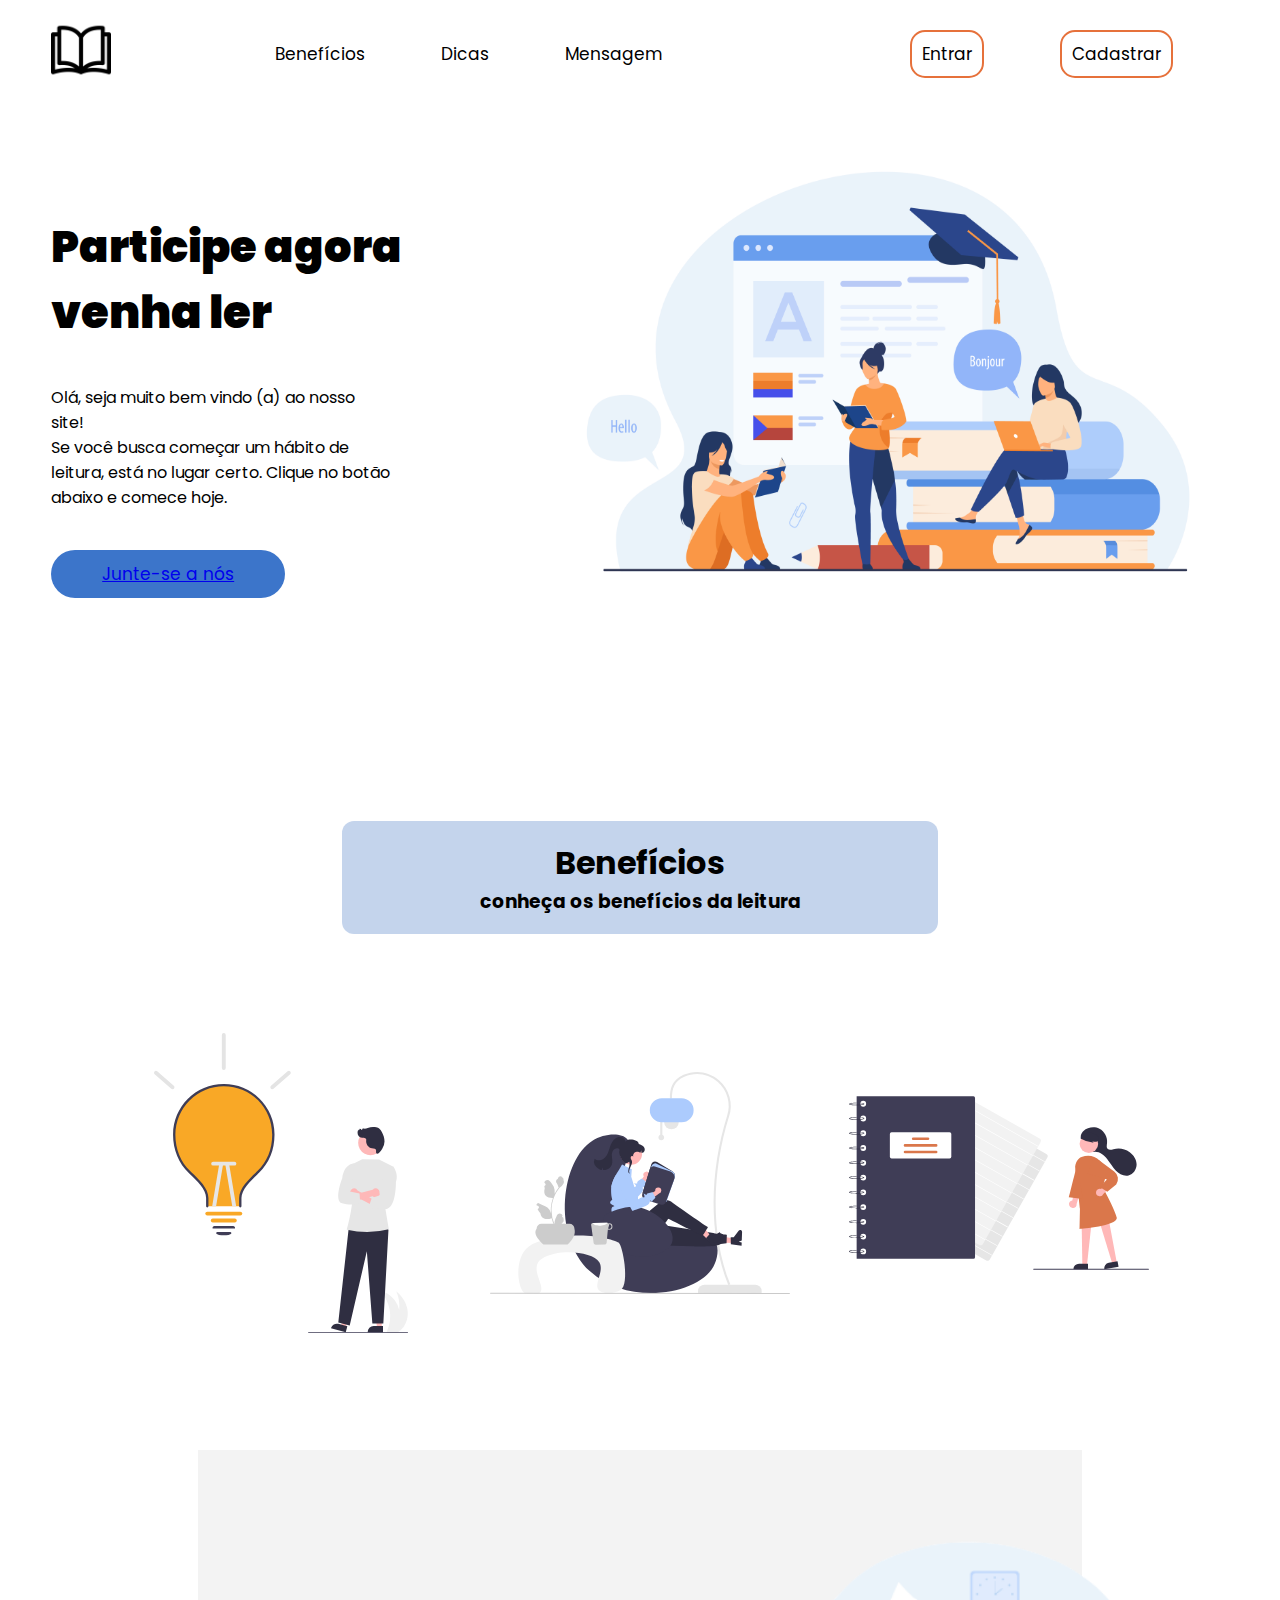
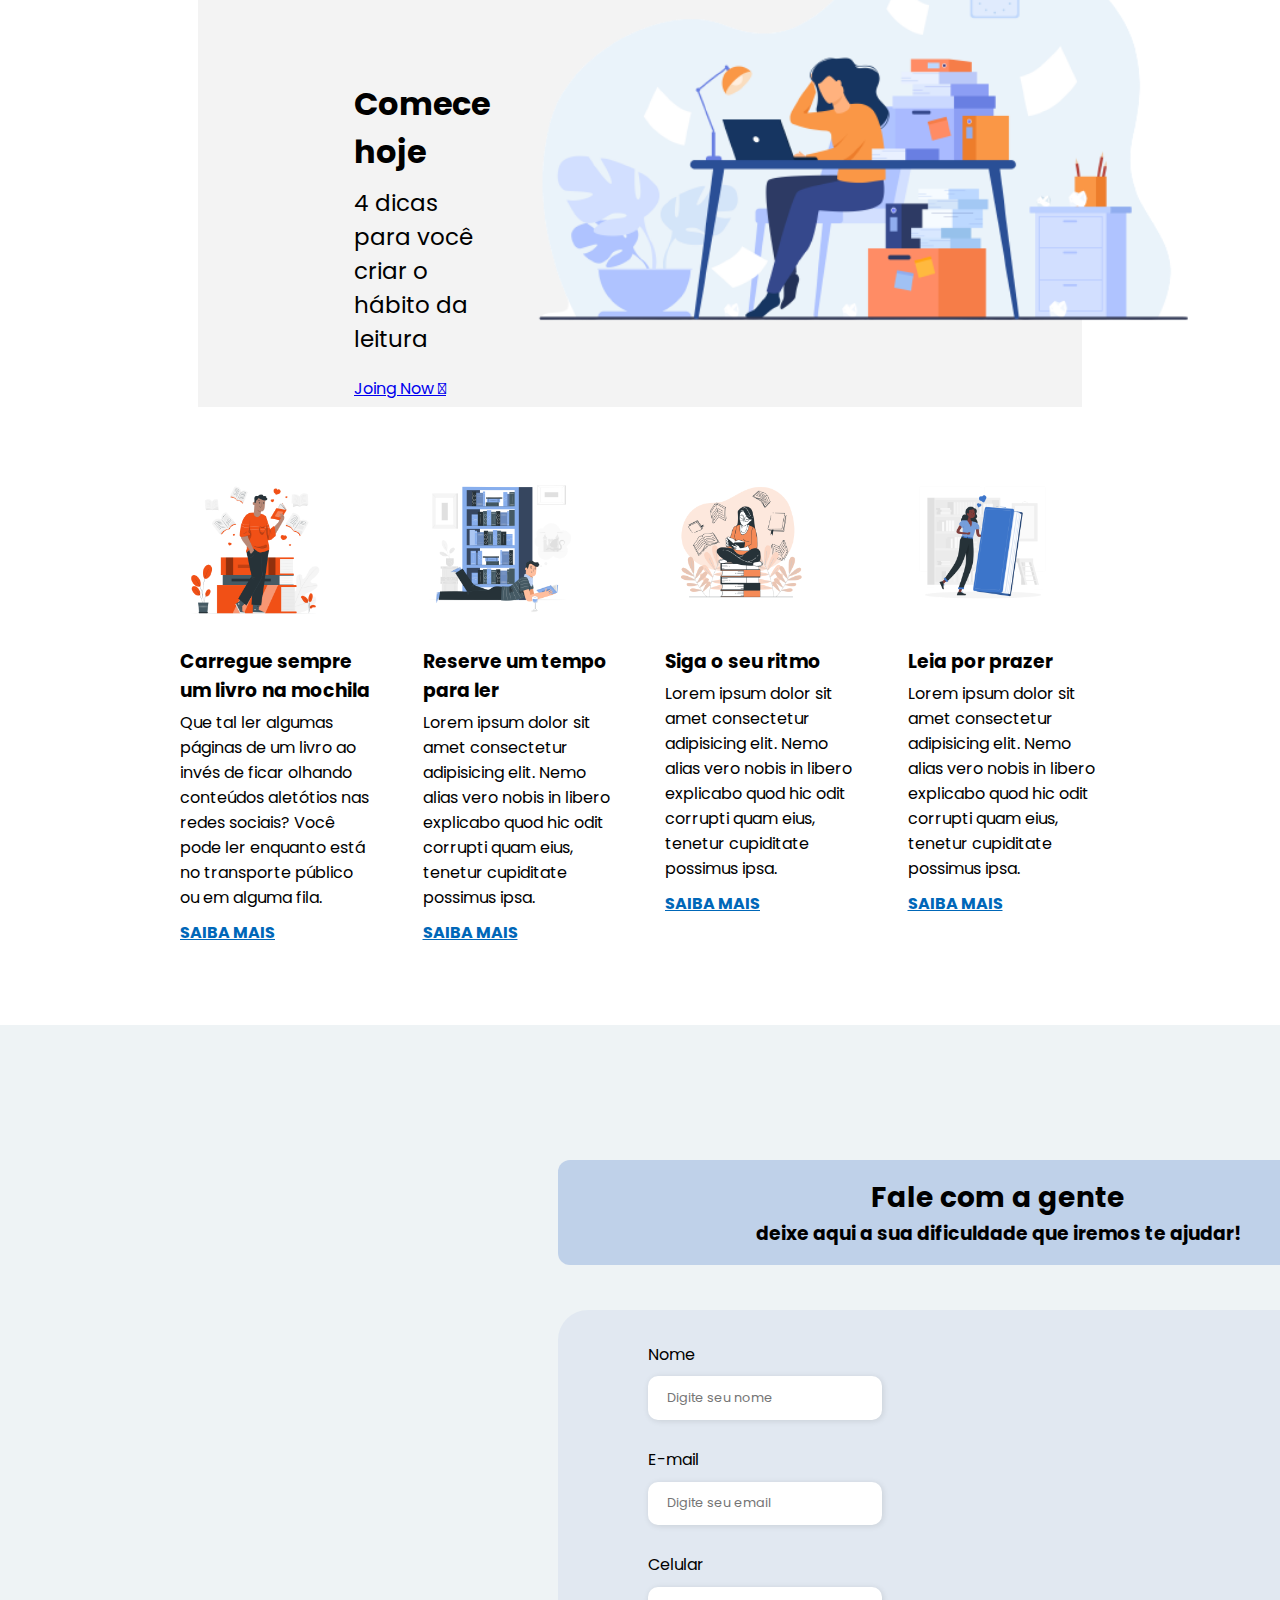
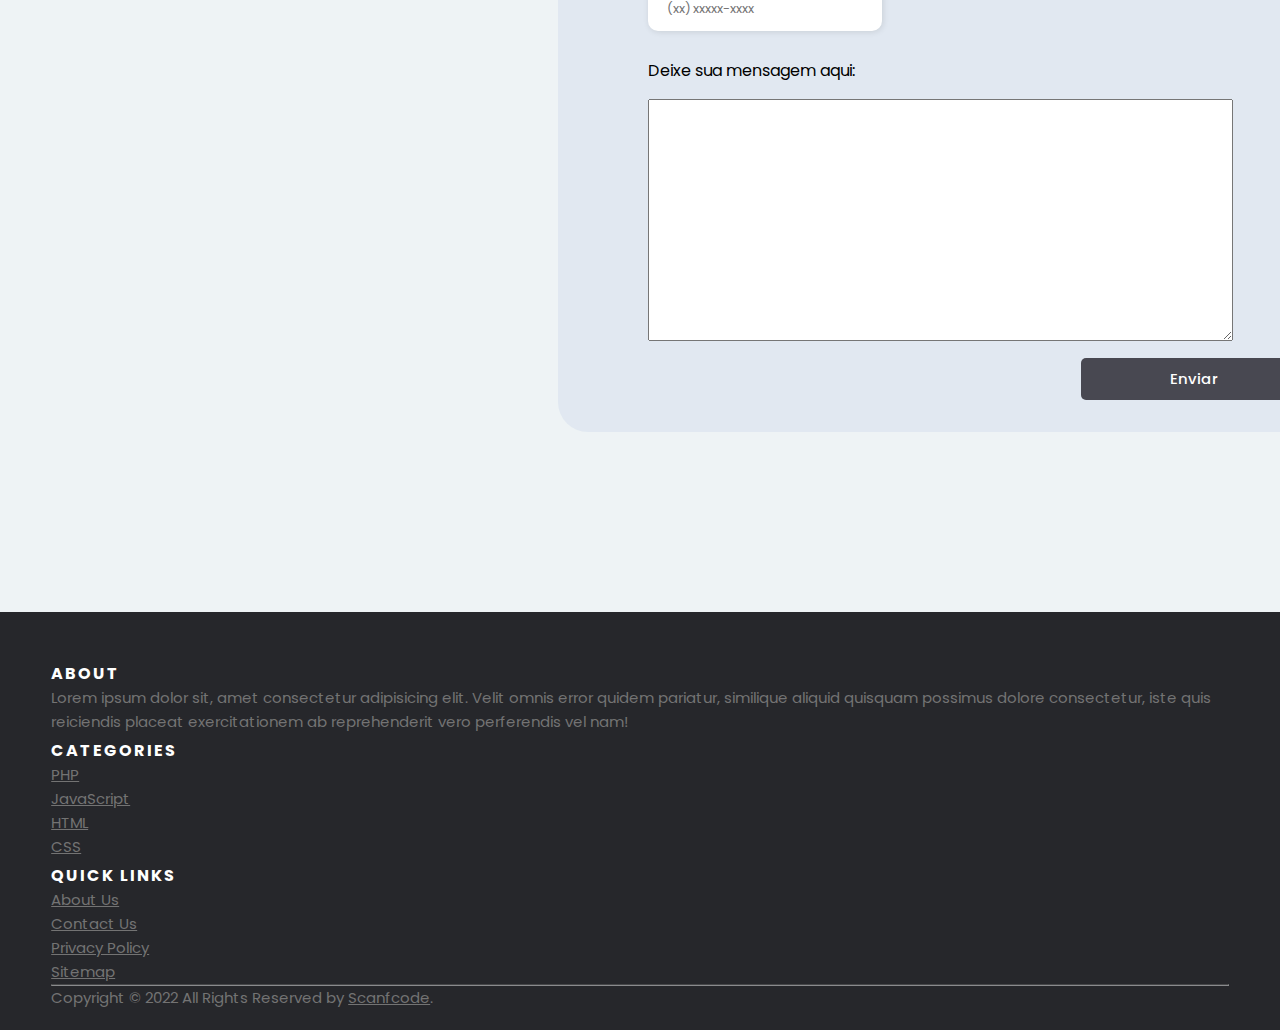
==== commit 23832d09: "versao 19" ====
--- a/index.html
+++ b/index.html
@@ -19,8 +19,8 @@
                     </div>
                     <ul class="lado-esquerdo">
                         <li><a href="#beneficios">Benefícios</a></li>
-                        <li><a href="#dicas">Dicas</a></li>
-                        <li><a href="#">Quem somos</a></li>
+                        <li><a href="#dica">Dicas</a></li>
+                        <li><a href="#mensagem">Mensagem</a></li>
                     </ul>       
                     <ul class="lado-direito">
                         <li><a href="login.html" id="login">Entrar</a></li>
@@ -98,7 +98,7 @@
     </section>
 
     <!--DICAS-->
-    <section class="dicas" id="dicas">
+    <section class="dicas" id="dica">
         <div class="content">
             <h2>Comece hoje</h2>
             <p>4 dicas para você criar o hábito da leitura</p>
@@ -144,11 +144,11 @@
         </div>
     </section>
     <!--FORMULARIO-->
-    <div class="formulario">
+    <div class="formulario" id="mensagem">
         <div class="caixa">
             <div class="titulo-form">
                 <h1>Fale com a gente</h1>
-                <h3>Tire suas dúvidas! </h3>
+                <h3>deixe aqui a sua dificuldade que iremos te ajudar! </h3>
             </div>
             <div class="input-grupo">
                 <div class="grupo-1">
--- a/style.css
+++ b/style.css
@@ -52,6 +52,11 @@
     color: #fff;
 }
 
+.lado-esquerdo a:hover{
+  color: #f56d2f;
+  transition: 0.3s all;
+}
+
 #login, 
 #cadastro{
   border: 2px solid #e6713b;
@@ -60,13 +65,11 @@
 }
 
 #login:hover{
-  background-color: #f3956a;
-  color: #fff;
+  color: #f56d2f;
 }
 
 #cadastro:hover{
-  background-color: #f3956a;
-  color: #fff;
+  color: #f56d2f;
 }
 
 /*Colocando o texto para um lado e a imagem para o outro*/
@@ -267,14 +270,14 @@
 background-color: #adc3e4b7;
 text-align: center;
 border-radius: 12px;
-margin-bottom: 11vh;
-padding: 20px;
-padding-left: 28vh;
-padding-right: 28vh;
+margin-bottom: 5vh;
+padding: 17px;
+padding-left: 8vh;
+padding-right: 8vh;
 }
 
 .titulo-form h1{
-font-size: 28px;
+  font-size: 28px;
 }
 
 div .caixa{
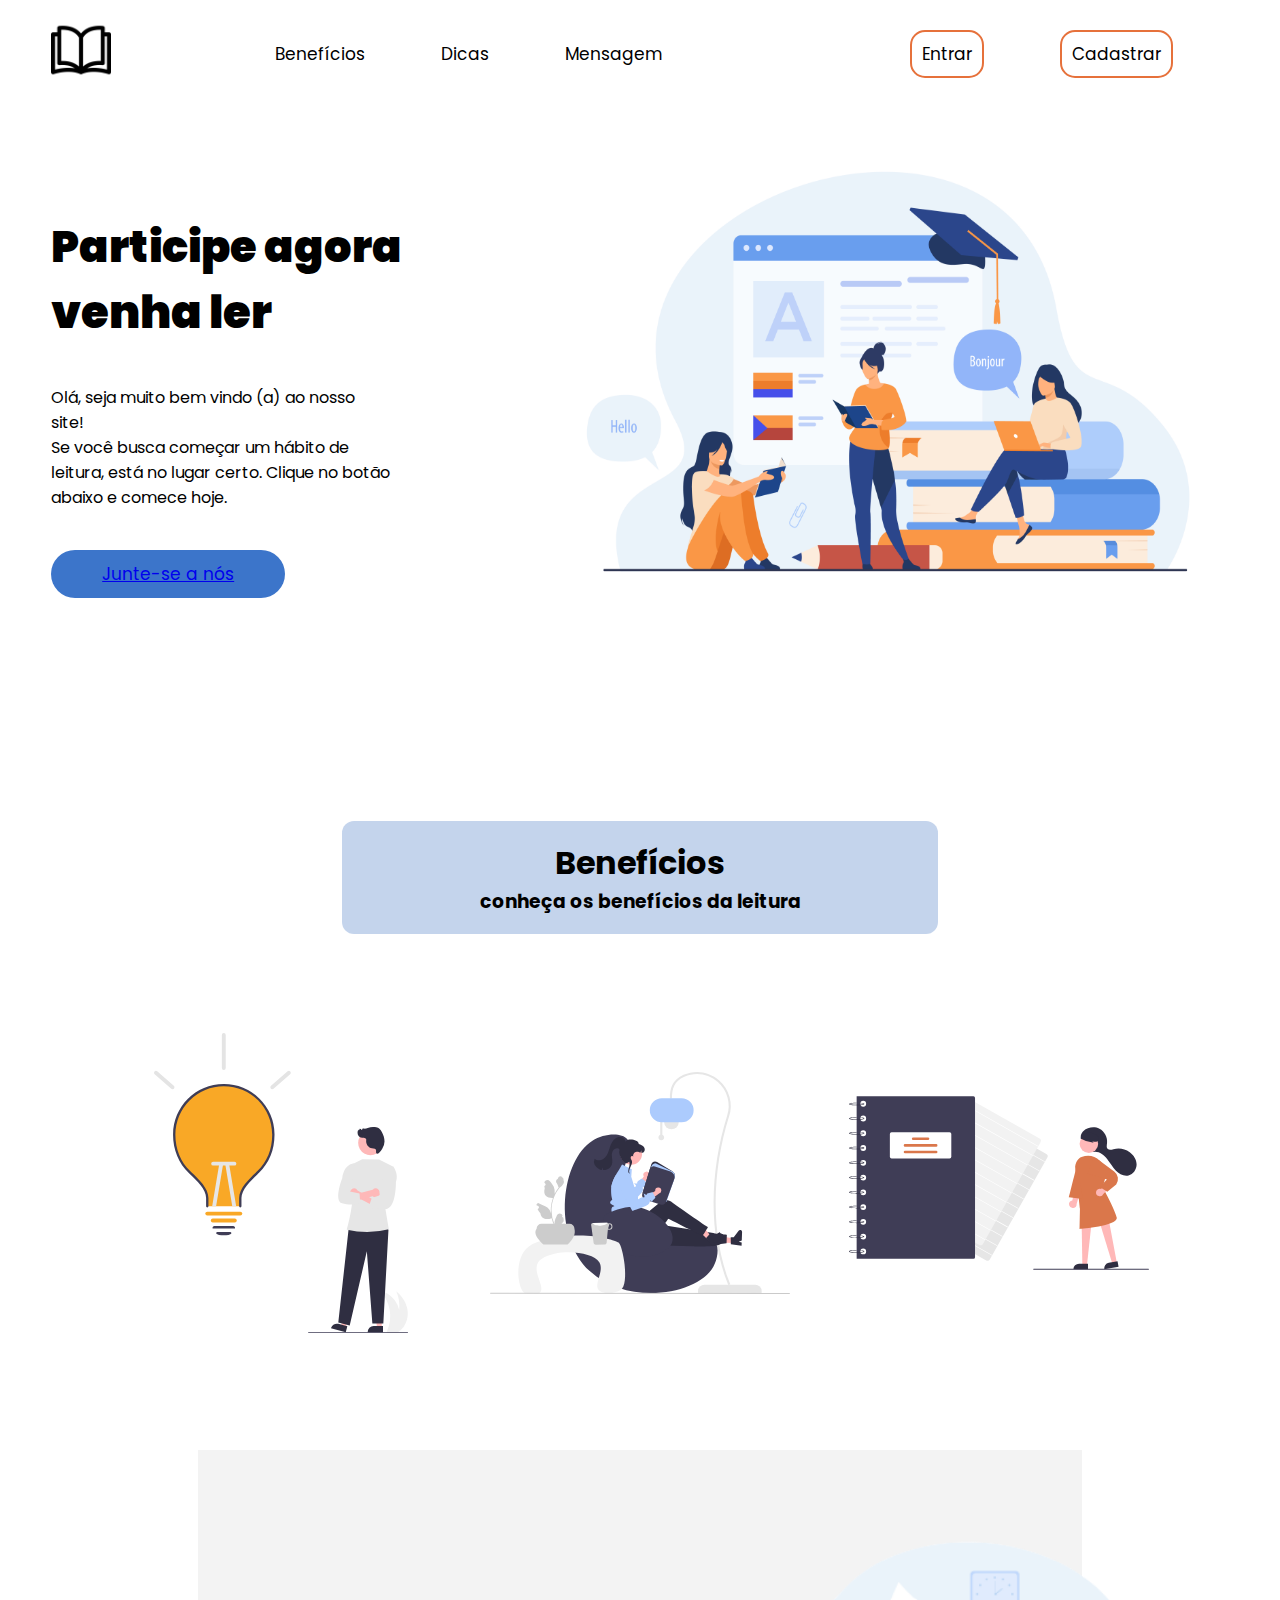
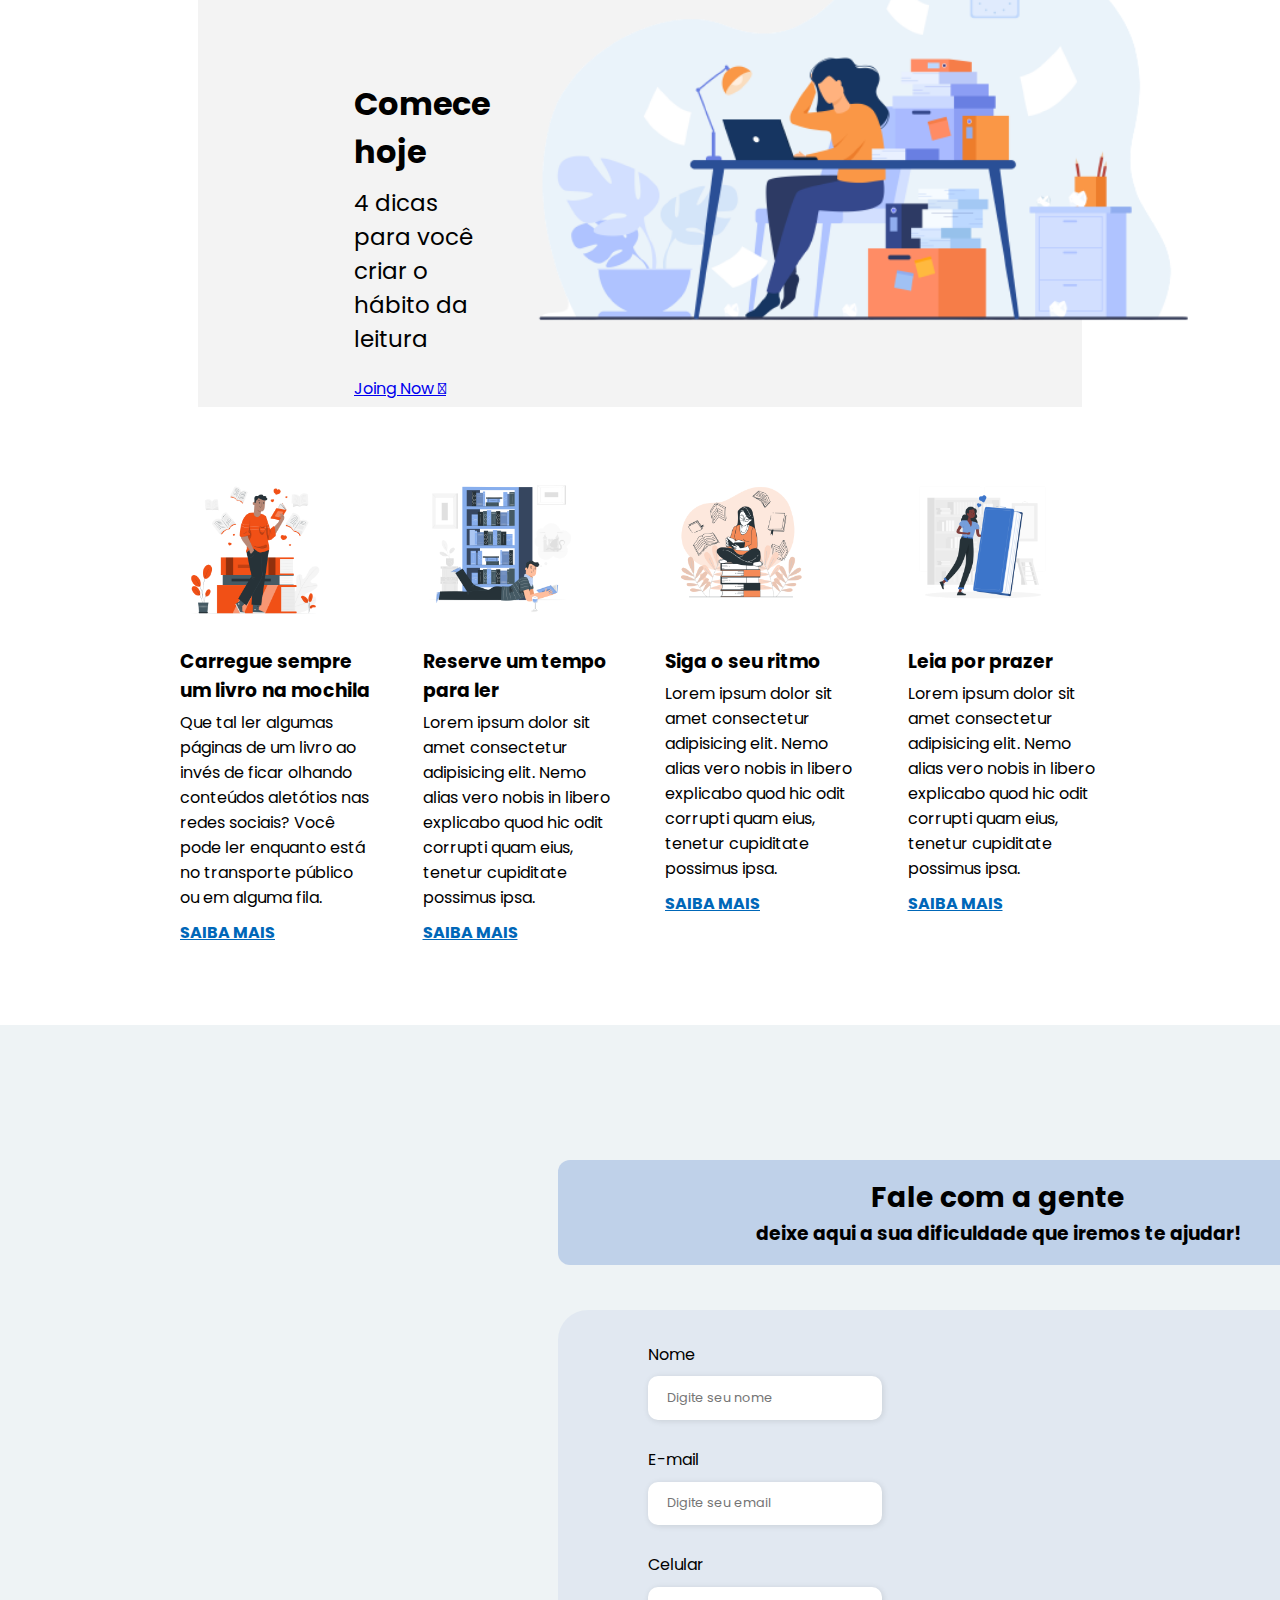
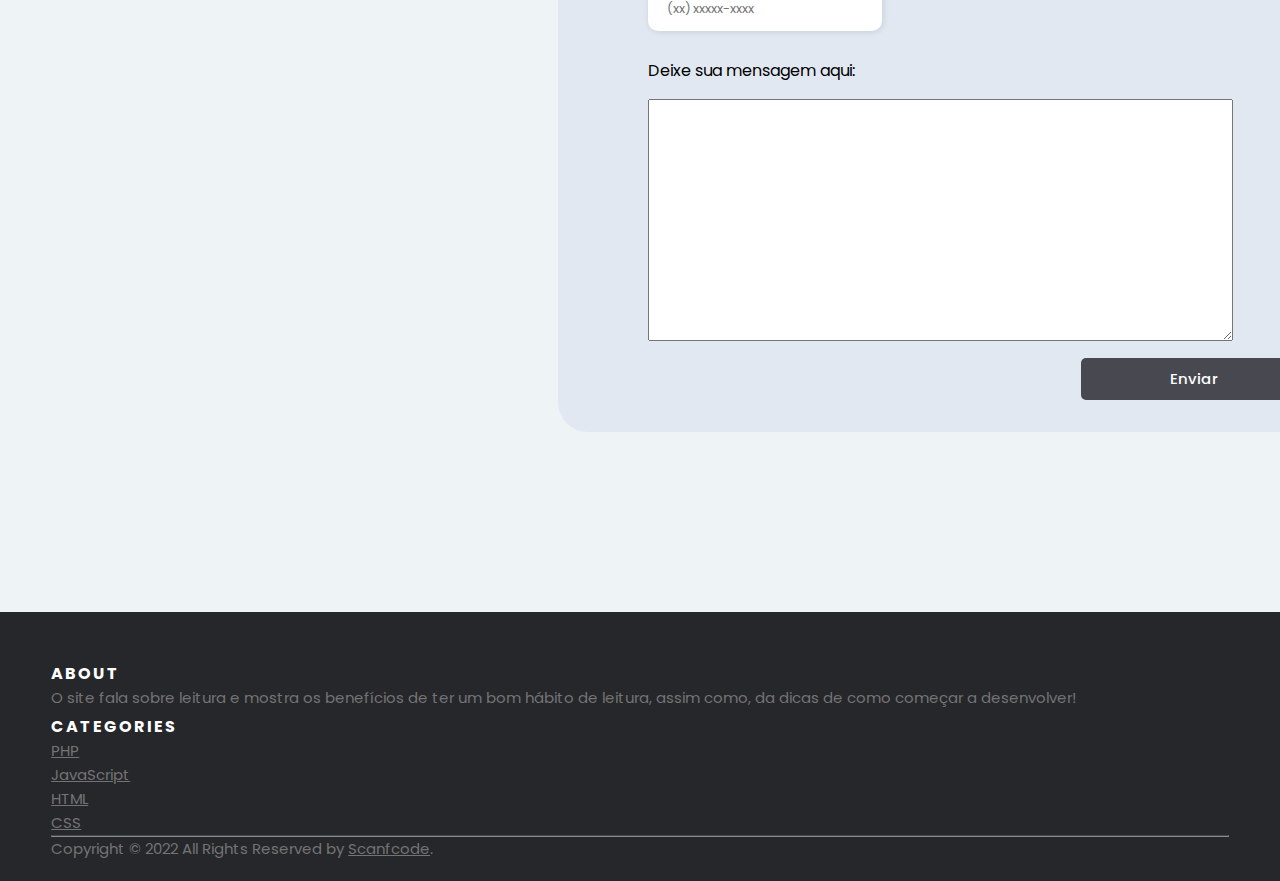
==== commit 2976ff51: "versao final 2" ====
--- a/index.html
+++ b/index.html
@@ -61,8 +61,7 @@
                   <div class="flip-card-back">
                     <h1>Estimula a <br> Criatividade</h1> 
                     <br>
-                    <p>Architect & Engineer</p> 
-                    <p>We love that guy</p>
+                    <p>Além de absorver conhecimento, a leitura aprimora o pensamento crítico, estimula a criatividade e ainda previne contra doenças degenerativas.</p> 
                   </div>
                 </div>
               </div>
@@ -76,8 +75,7 @@
                     <div class="flip-card-back">
                         <h1>Melhora a Concentração</h1> 
                         <br>
-                        <p>Architect & Engineer</p> 
-                        <p>We love that guy</p>
+                        <p>Ler é um excelente treino de atenção e um recurso eficaz para aprender a se concentrar.</p> 
                     </div>
                 </div>
             </li>
@@ -89,8 +87,7 @@
                     <div class="flip-card-back">
                         <h1>Amplia o Vocabulário</h1> 
                         <br>
-                        <p>Architect & Engineer</p> 
-                        <p>We love that guy</p>
+                        <p>A leitura ajuda a criar um bom vocabulário, ajuda na expressão e a escrever as palavras corretamente.</p> 
                     </div>
                 </div>
             </li>
@@ -186,7 +183,7 @@
           <div class="row">
             <div class="col-sm-12 col-md-6">
               <h6>About</h6>
-              <p class="text-justify">Lorem ipsum dolor sit, amet consectetur adipisicing elit. Velit omnis error quidem pariatur, similique aliquid quisquam possimus dolore consectetur, iste quis reiciendis placeat exercitationem ab reprehenderit vero perferendis vel nam!</p>
+              <p class="text-justify">O site fala sobre leitura e mostra os benefícios de ter um bom hábito de leitura, assim como, da dicas de como começar a desenvolver!</p>
             </div>
   
             <div class="col-xs-6 col-md-3">
@@ -198,16 +195,6 @@
                 <li><a href="#">CSS</a></li>
               </ul>
             </div>
-  
-            <div class="col-xs-6 col-md-3">
-              <h6>Quick Links</h6>
-              <ul class="footer-links">
-                <li><a href="#">About Us</a></li>
-                <li><a href="#">Contact Us</a></li>
-                <li><a href="#">Privacy Policy</a></li>
-                <li><a href="#">Sitemap</a></li>
-              </ul>
-            </div>
           </div>
           <hr>
         </div>
